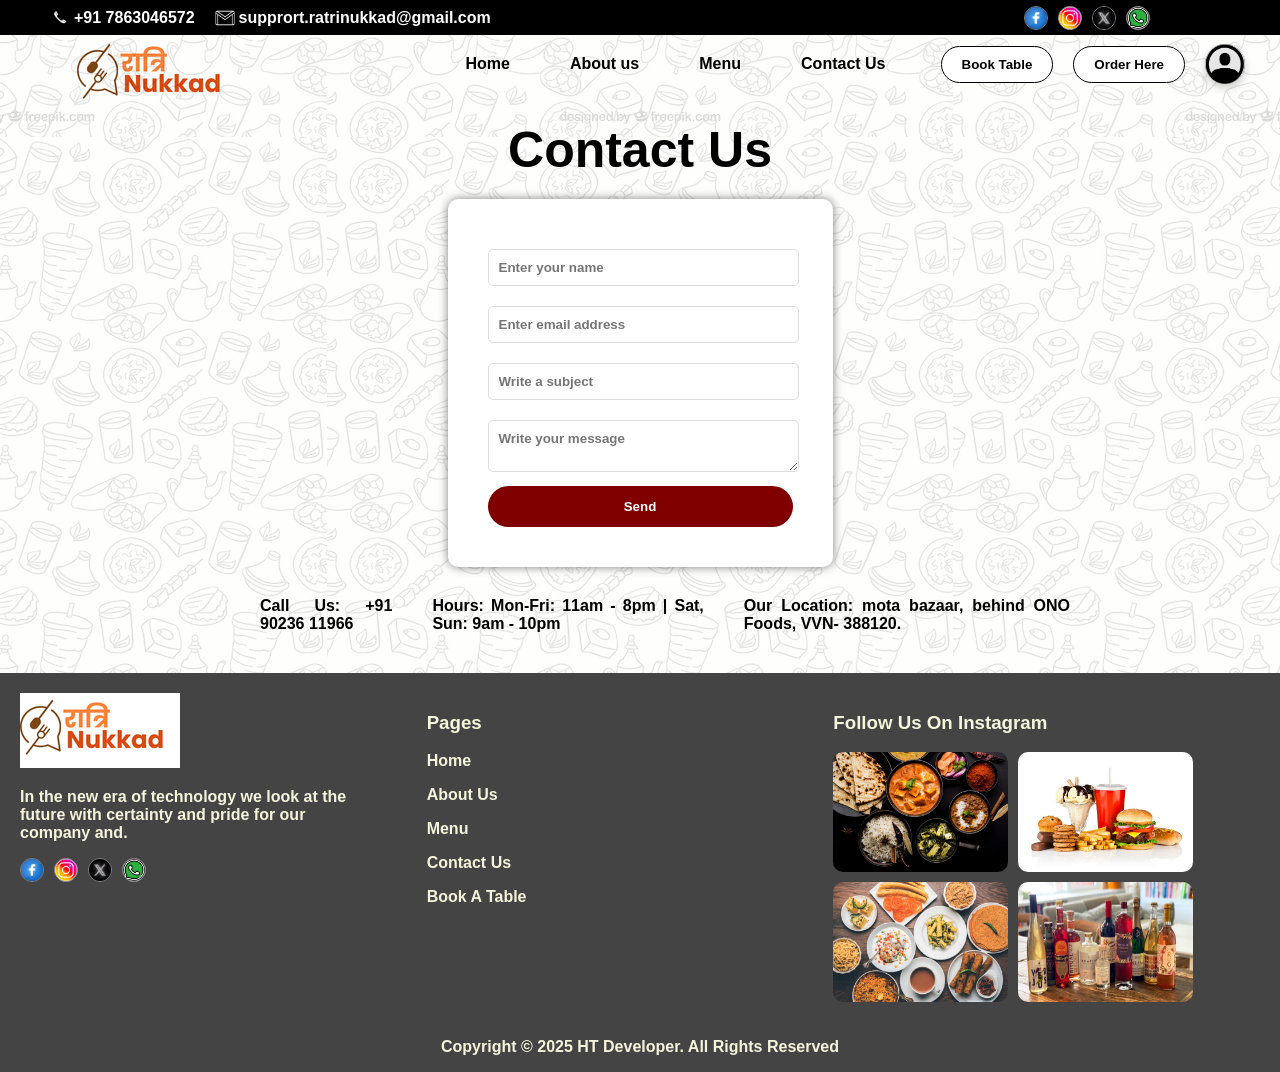
==== index.html @ 5c56e39a "Initial import: project files, moved images into images/ and updated paths" ====
<!DOCTYPE html>
<html lang="en">
<head>
    <meta charset="UTF-8">
    <meta name="viewport" content="width=device-width, initial-scale=1.0">
    <title>cONTACT uS</title>
    <link rel="stylesheet" href="INDEX.css">
</head>
<body>
    <nav>
        <div class="div1">
            <div class="info">
                <span><img class="phone" src="images/phone.jpg"> +91 7863046572</span>
                <span><img class="mail" src="images/mail.png"> supprort.ratrinukkad@gmail.com</span>
            </div>
            <div class="social">
                <img class="media" src="images/facebook.jpeg">
                <img class="media" src="images/instagram.jpeg">
                <img class="media" src="images/twitter.jpg">
                <img class="media" src="images/whatsapp.png">
            </div>
        </div>

        <div class="div2">
            <div>
                <img class="nav-logo" src="images/LOGO.png" alt="logo">
            </div>
            <ul class="option">
                <li><a href="Homepage.html">Home</a></li>
                <li><a href="about us.html">About us</a></li>
                <li><a href="menu.html">Menu</a></li>
                <li><a href="index.html">Contact Us</a></li>
            </ul>
            <div class="but">
                <button id="btn1">
                    <a href="bat.html" style="color: black; text-decoration: none;">Book Table</a>
                </button>
                <button id="btn2">
                    <a href="menu.html" style="color: black; text-decoration: none;">Order Here</a>
                </button>
                <button id="btn3">
                    <a href="login.html" class="login-button">
                        <img id="login-icon" src="images/login icon.png" alt="user" height="40" width="42">
                    </a>
                </button>
            </div>
        </div>
    </nav>

    <section class="contact">
        <h1 style="font-size: 50px;">Contact Us</h1>
        <div class="form-container">
            <form>
                <input type="text" placeholder="Enter your name" required>
                <input type="email" placeholder="Enter email address" required>
                <input type="text" placeholder="Write a subject" required>
                <textarea placeholder="Write your message" required></textarea>
                <button type="submit">Send</button>
            </form>
        </div>
        <div class="info">
            <p><strong>Call Us:</strong> +91 90236 11966</p>
            <p><strong>Hours:</strong> Mon-Fri: 11am - 8pm | Sat, Sun: 9am - 10pm</p>
            <p><strong>Our Location:</strong> mota bazaar, behind ONO Foods, VVN- 388120.</p>
        </div>
    </section>

    <footer>
        <div class="footer-logo">
            <img src="images/LOGO.png" alt="Nukkad Logo">
            <p id="bottom" style="color: beige;">In the new era of technology we look at the future with certainty and pride for our company and.</p>
            <div class="social">
                
                <img class="media" src="images/facebook.jpeg">
                <img class="media" src="images/instagram.jpeg">
                <img class="media" src="images/twitter.jpg">
                <img class="media" src="images/whatsapp.png">
        </div>
        </div>

        <div class="pages">
            <h3 style="color: beige; text-decoration: none;">Pages</h3>
            <ul class="pages-ava">
                <li><a href="Homepage.html" style="color: beige; text-decoration: none;">Home</a></li>
                <li><a href="about us.html" style="color: beige; text-decoration: none;">About Us</a></li>
                <li><a href="menu.html" style="color: beige; text-decoration: none;">Menu</a></li>
                <li><a href="index.html" style="color: beige; text-decoration: none;">Contact Us</a></li>
                <li><a href="bat.html" style="color: beige; text-decoration: none;">Book A Table</a></li>
            </ul>
        </div>

        <div class="instagram">
            <h3 style="color: beige; text-decoration: none;">Follow Us On Instagram</h3>
            <div class="instagram-images">
                <img src="images/punjabi-image1.avif" alt="Punjabi dish">
                <img src="images/snack-image2.jpg" alt="Fast Food">
                <img src="images/breakfast-image3.jpg" alt="gujarati breakfast">
                <img src="images/drinks-image4.jpg" alt="drinks">
            </div>
        </div>
    </footer>
    <div class="footer-bottom">
        <p style="color: beige; text-decoration: none;">Copyright &copy; 2025 HT Developer. All Rights Reserved</p>
    </div>
</body>
</html>
---- INDEX.css ----
/* General Styles */
* {
    font-family: "Ubuntu", sans-serif;
    font-weight: bold;
}

body {
    margin: 0px;
    padding: 0;
    text-align: center;
}
body {
    background-image: url('images/bg-1-webpages.avif'); 
    background-size:auto; 
    background-position: center;
    background-repeat:repeat;
    position: relative;
    background-blend-mode: overlay;
    background-color: rgba(255, 255, 255, 0.85); 
    background-attachment: fixed;
}

/* Navigation Bar */
nav {
    display: flex;
    flex-direction: column;
    gap: 2px;
    width: 100%;
}

.div1 {
    display: flex;
    align-items: center;
    justify-content: space-between;
    width: 100%;
    height: 35px;
    background-color: rgb(0, 0, 0);
}

.info {
    display: flex;
    gap: 20px;
    padding-left: 50px;
}

span {
    color: white;
    display: flex;
    align-items: center;
    gap: 4px;
}

.phone, .mail {
    height: 20px;
}

.social {
    display: flex;
    gap: 10px;
    padding-right: 130px;
}

.media {
    background-color: rgb(255, 255, 255);
    width: 22px;
    height: 22px;
    object-fit: cover;
    border: 1px solid gray;
    border-radius: 50px;
    transition: transform 0.4s ease, box-shadow 0.7s ease;
}

.media:hover {
    transform: scale(1.2);
    box-shadow: 0 8px 8px rgba(0,0,0,0);
}

/* Main Navigation */
.div2 {
    position: relative;
    display: flex;
    justify-content: end;
    gap: 20px;
    padding-right: 35px;
    object-fit: contain;
}

.nav-logo {
    position: absolute;
    left: 6%;
    top: 0%;
    mix-blend-mode: multiply;
}

.option {
    display: flex;
    gap: 30px;
    padding-right: 20px;
}

li {
    list-style-type: none;
    border-radius: 10px;
    padding: 2px 15px;
    cursor: auto;
}

li:hover {
    background-color: rgba(128, 128, 128, 0.17);
}

a {
    text-decoration: none;
    color: black;
}

.but {
    display: flex;
    align-items: center;
    gap: 20px;
}

#btn1, #btn2 {
    padding: 10px 20px;
    font-family: "Ubuntu", sans-serif;
    border-radius: 24px;
    border: 1px solid black;
    background-color: white;
    font-weight: bold;
}

#btn3{   
    border: 1px solid black;
    padding: 11px 19px;
    object-fit: cover;
    width: 40px;  
    height: 40px;
    border-radius:50%;
    display: flex;
    justify-content: center;
    align-items: center;
    box-shadow: 0 4px 8px rgba(0, 0, 0, 0.2); 
    transition: transform 0.2s ease-in-out;
}

#login-icon{
    border-radius: 50%;
    height: 40px;
    width: 40px;
}
.login-button{
    display: flex;
    align-items: center;
}

#btn3:hover {
    transform: scale(1.2);
    box-shadow: 0 8px 8px rgba(0,0,0,0);
    transition: transform 0.4s ease, box-shadow 0.7s ease;
}
#btn1:hover, #btn2:hover {
    background-color: rgba(214, 120, 26, 0.399);
    cursor: pointer;
}

/* Contact Section */
.contact {
    padding: 30px 200px;
}

.form-container {
    background: #fff;
    padding: 40px;
    max-width: 305px;
    max-height: 80%;
    margin: 0px auto;
    box-shadow: 0px 0px 10px rgba(0, 0, 0, 0.5);
    border-radius: 10px;
}

.contact h1{
    margin: 0px;
    padding-bottom: 20px;
}

.contact p{
    margin: 10px;
}

form input, form textarea {
    width: 95%;
    margin: 10px 0;
    padding: 10px;
    border: 1px solid #ddd;
    border-radius: 5px;
    align-items: center;
}

form button {
    background: #800000;
    color: white;
    padding: 13px;
    border: none;
    cursor: pointer;
    width: 100%;
    border-radius: 30px;
    
}

.contact .info p{
padding-top: 20px;
text-align: justify;
align-items: center;


}

/*FOOTER SECTION*/
footer {
    display: flex;
    justify-content: space-between;
    padding: 20px;
    background-color: #444;
    width: 97.65%;
}

.footer-logo {
    flex:0.5;
    position: relative;
    text-align: left;
}

.footer .logo img {
    max-width: 100px;
}

.footer-logo #bottom{
    padding-right: 50px;
}

.pages {
    flex: 0.5;
    text-align: left;
    padding-right:-10px 50px 0px   ;
}

.instagram{
    flex: 0.5;
    text-align: left;
    padding-right: 30px;
}

.footer h3 {
    text-decoration: underline;
}

.footer ul {
    list-style-type: none;
    padding: 10px; 
}

.footer ul li {
    margin-bottom: 5px; 
}


.footer ul li a {
    color: white;
    text-decoration: none;
    text-align: center;
}

.footer ul {
    padding: 0;
    margin: 0; 
}

.footer ul li {
    margin: 0; 
    padding: px 0; 
    line-height: 1.5; 
}


.footer ul li a:hover {
    color: #f39c12; 
}

.instagram-images {
    display: flex;
    gap: 200px;
    display: flex;
    flex-wrap: wrap;
    gap: 10px; 
    max-width: 1500px;
}

.instagram-images img {
    width: 200px;
    height: 120px;
    width: 175px;
    border-radius: 10px;
}

.footer-bottom {
    background-color: #444;
    width: 100%;
    text-align: center; 
    background-color: #444;
    display: flex;
    justify-content: center; 
    align-items: center; 
}

.footer-bottom p {
    color: white;
    text-decoration: none;
   text-align: center;
}

.footer-bottom a:hover {
    color: #f39c12;
}

.pages-ava{
    padding: 0px;
    list-style-type: none;
    margin: 0;
}
.pages-ava li{
    padding: 0px;
    margin-bottom: 16px;
}
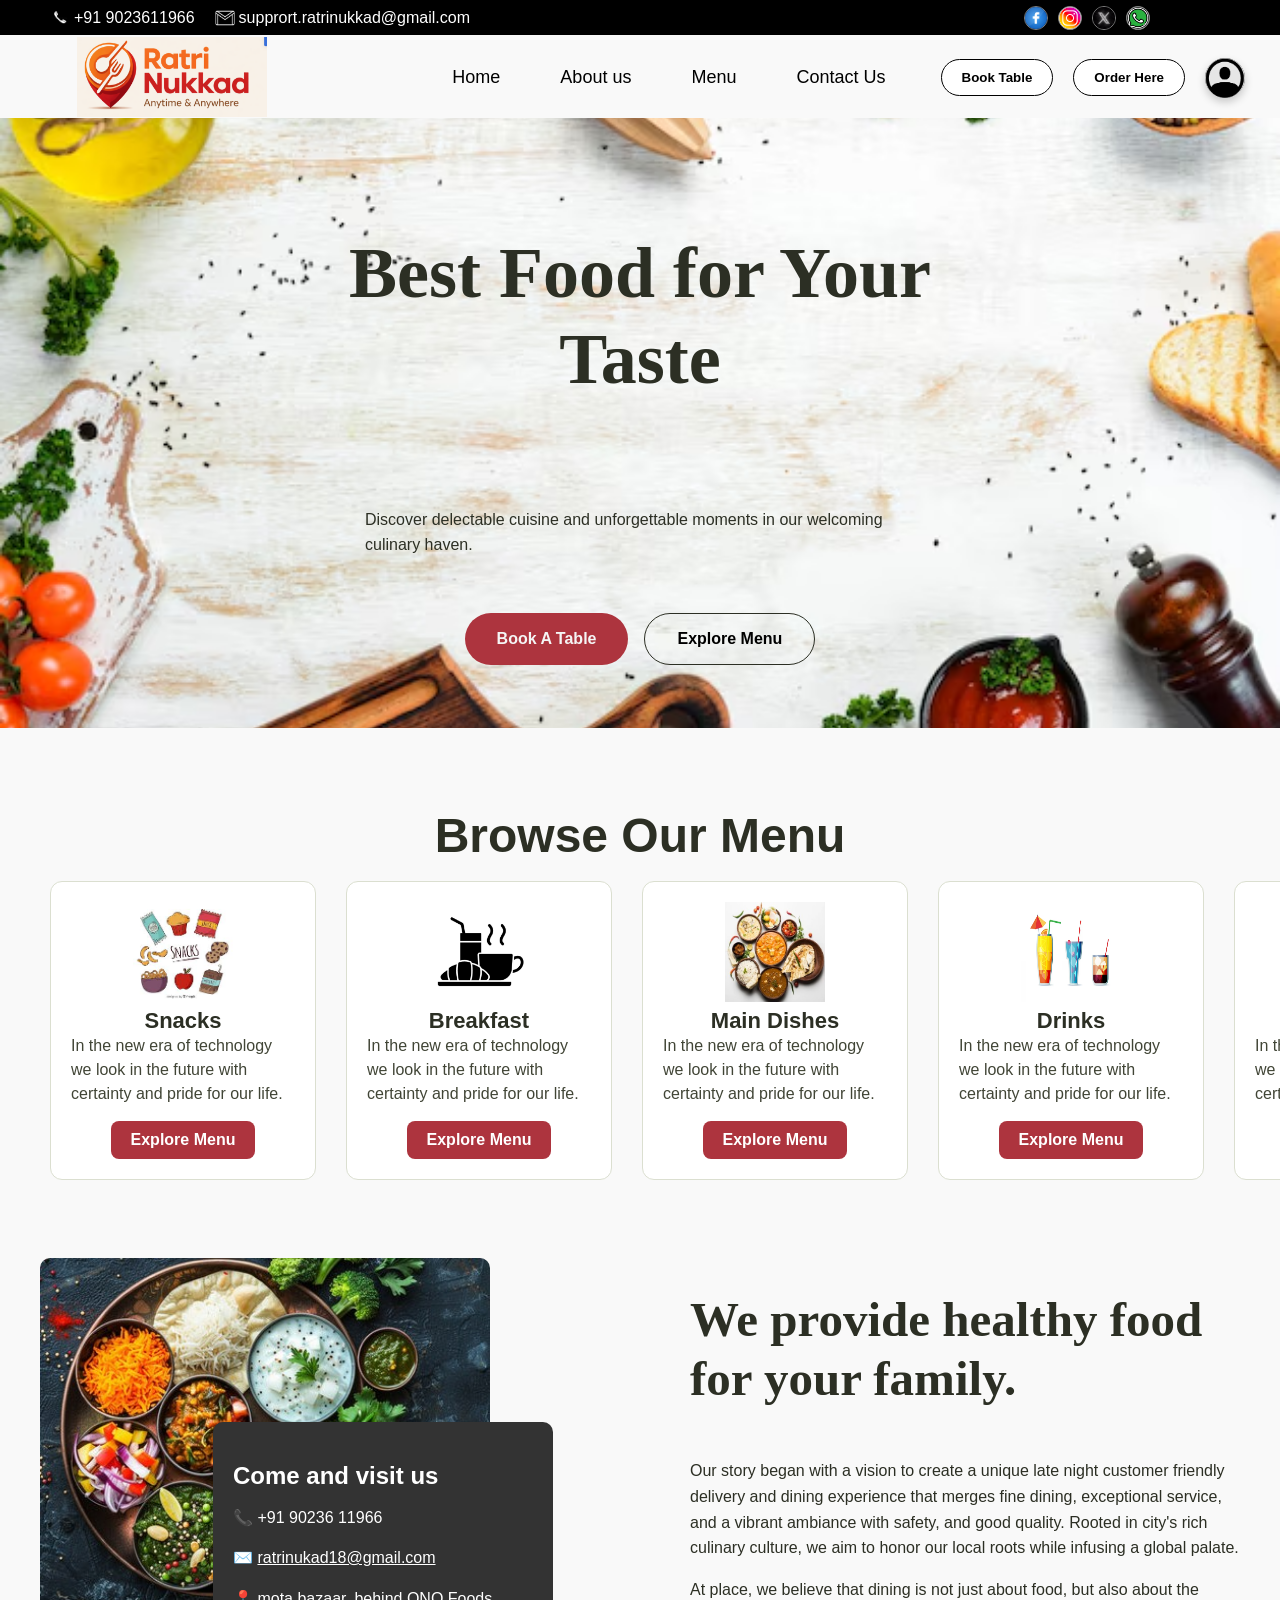
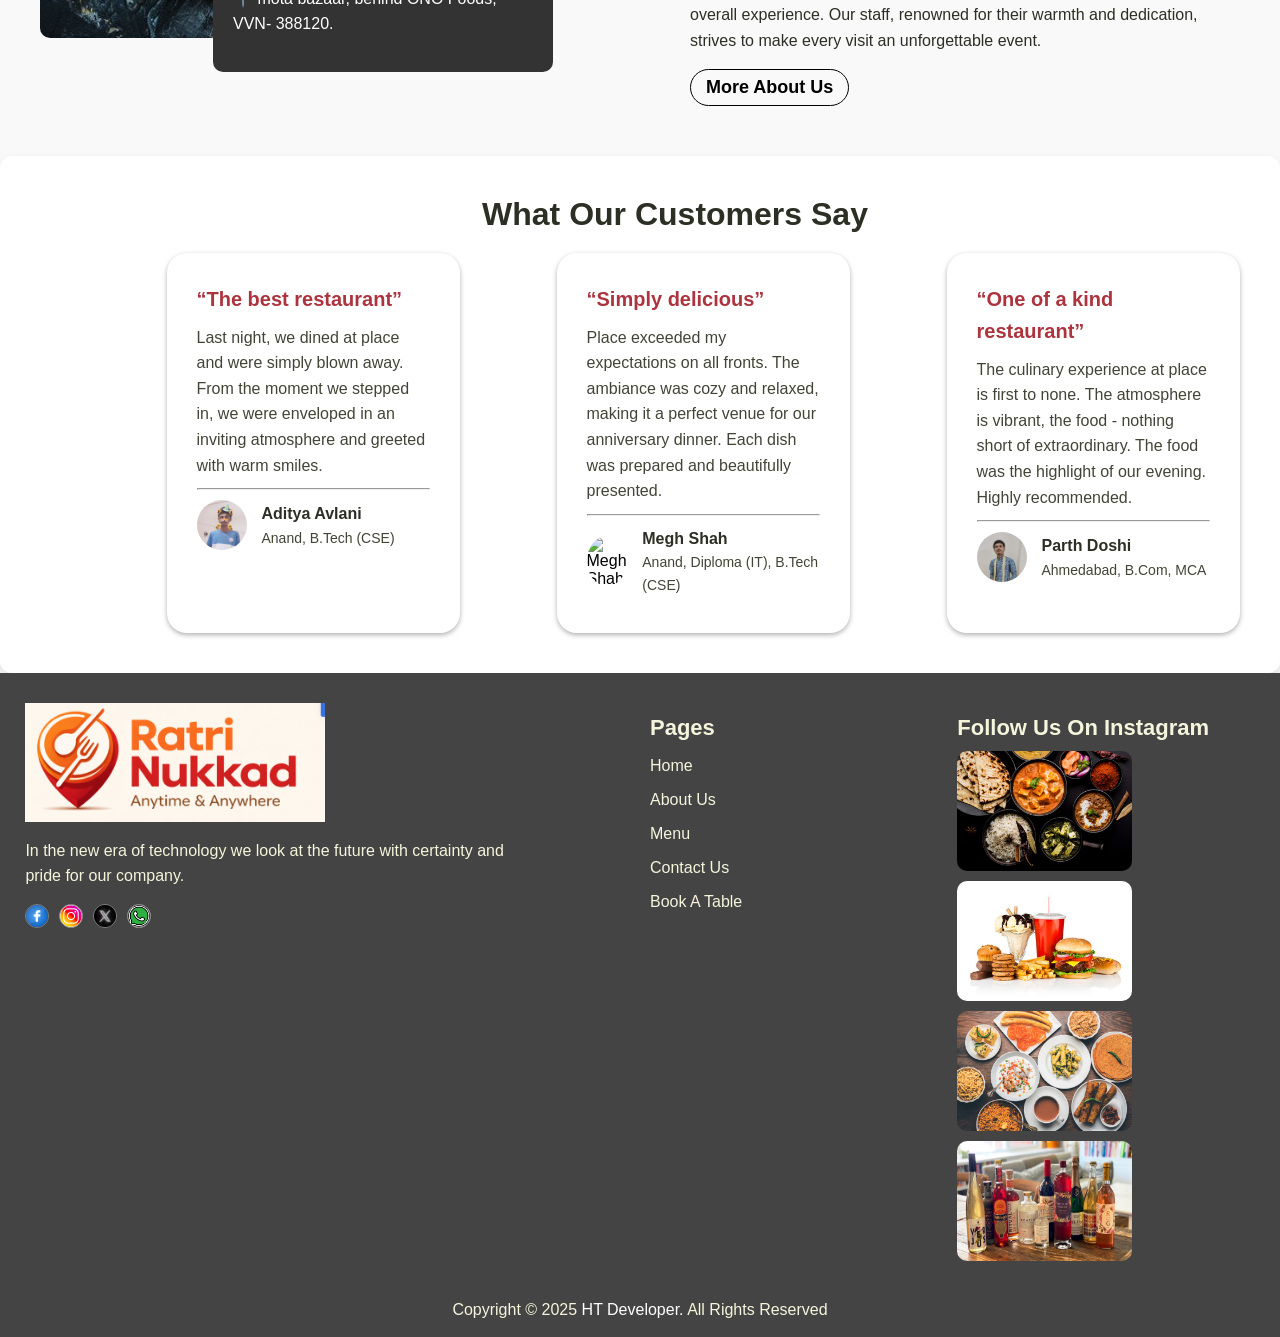
==== commit 6e72b36b: "updates" ====
--- a/index.html
+++ b/index.html
@@ -1,3 +1,19 @@
+<!DOCTYPE html>
+<html lang="en">
+  <head>
+    <meta charset="utf-8">
+    <meta name="viewport" content="width=device-width, initial-scale=1">
+    <title>Redirecting to Homepage</title>
+    <meta http-equiv="refresh" content="0; url=Homepage.html">
+    <link rel="canonical" href="Homepage.html">
+        <style>body{font-family:Arial,Helvetica,sans-serif;display:flex;align-items:center;justify-content:center;height:100vh;margin:0}</style>
+        <link rel="icon" href="images/favicon.png" type="image/png">
+    </head>
+  <body>
+    <p>Redirecting to <a href="Homepage.html">Homepage</a>…</p>
+    <script>location.replace('Homepage.html');</script>
+  </body>
+</html>
 <!DOCTYPE html>
 <html lang="en">
 <head>
@@ -5,6 +21,7 @@
     <meta name="viewport" content="width=device-width, initial-scale=1.0">
     <title>cONTACT uS</title>
     <link rel="stylesheet" href="INDEX.css">
+    <link rel="icon" href="images/favicon.png" type="image/png">
 </head>
 <body>
     <nav>
@@ -100,7 +117,7 @@
         </div>
     </footer>
     <div class="footer-bottom">
-        <p style="color: beige; text-decoration: none;">Copyright &copy; 2025 HT Developer. All Rights Reserved</p>
+        <p style="color: beige; text-decoration: none;">Copyright &copy; 2025<a href="ratri-nukkad.vercel.app/Homepage.html" style="text-decoration: none; color: #ffffff;"> HT Developer.</a> All Rights Reserved</p>
     </div>
 </body>
 </html>
--- a/INDEX.css
+++ b/INDEX.css
@@ -114,10 +114,11 @@
     color: black;
 }
 
-.but {
-    display: flex;
-    align-items: center;
-    gap: 20px;
+.but{
+    display: flex;
+    align-items: center;
+    gap: 20px;  
+    font-size: 18px;
 }
 
 #btn1, #btn2 {
@@ -230,8 +231,11 @@
     text-align: left;
 }
 
+.footer-logo img,
 .footer .logo img {
-    max-width: 100px;
+    max-width: 300px;
+    height: auto;
+    display: block;
 }
 
 .footer-logo #bottom{
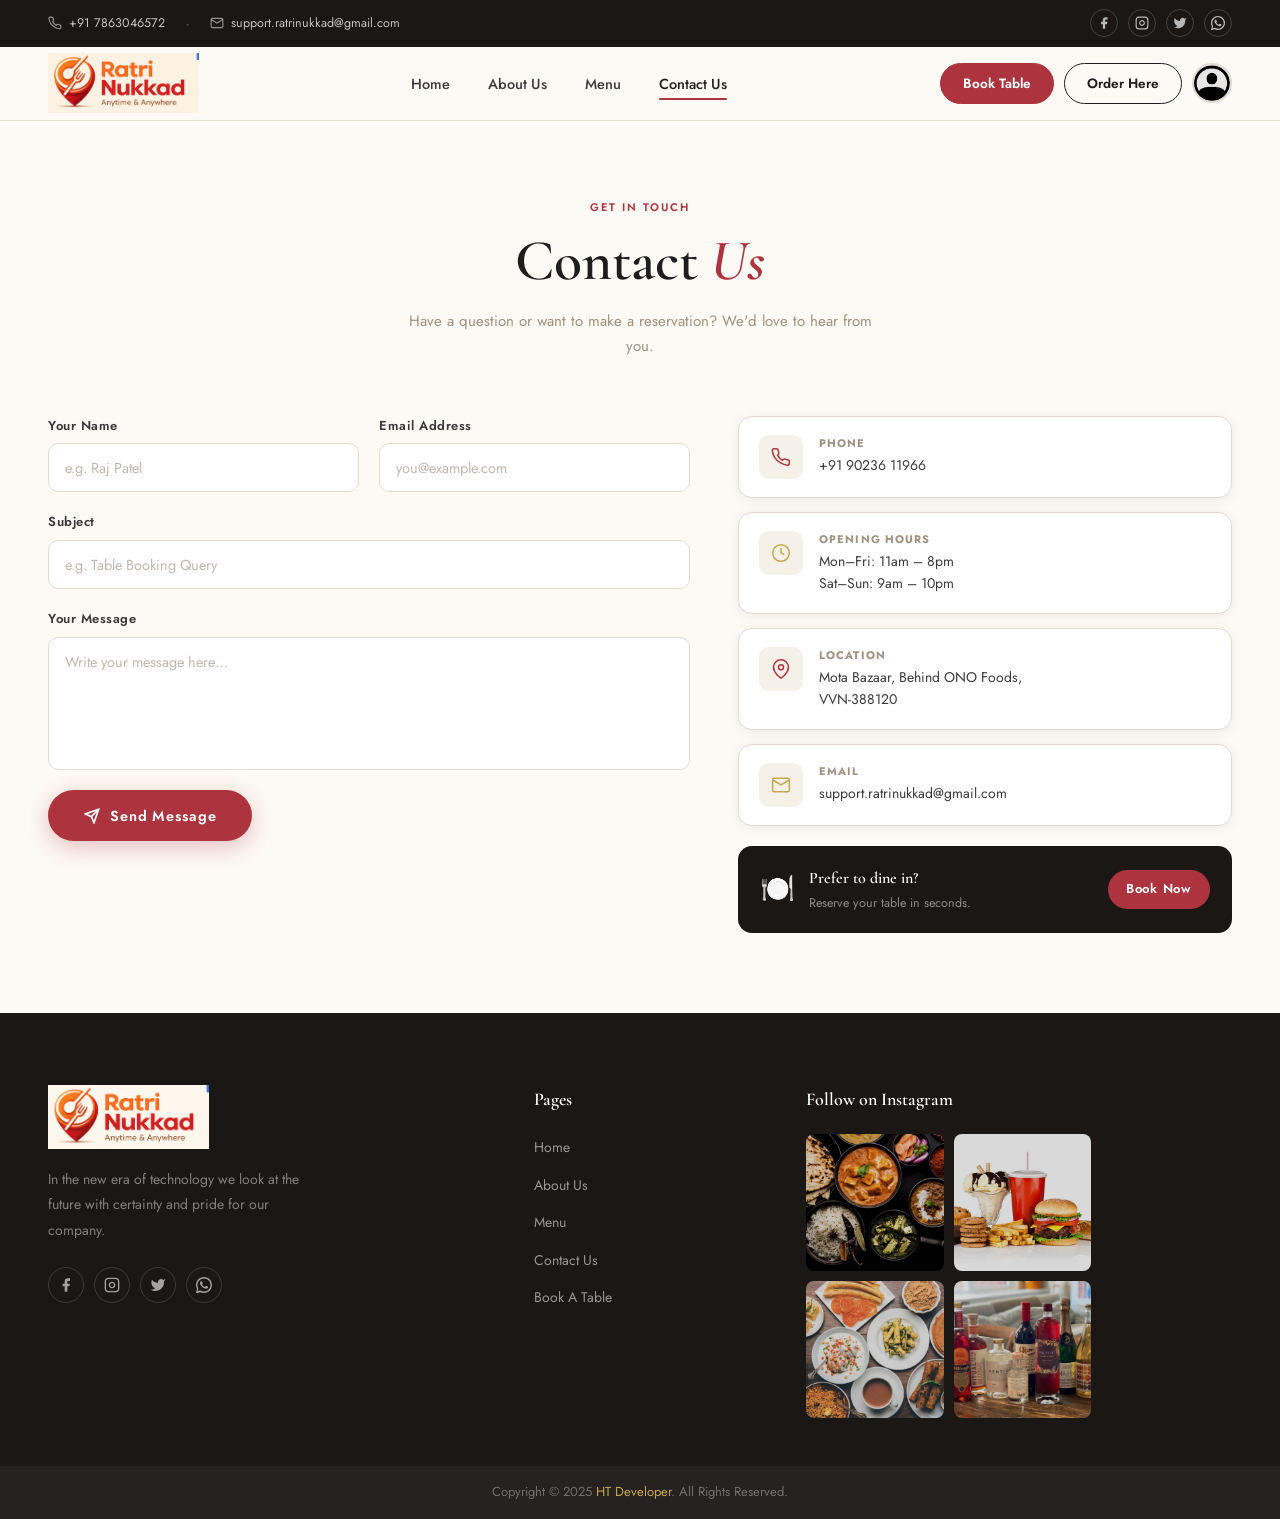
==== commit 843b729c: "updates" ====
--- a/index.html
+++ b/index.html
@@ -1,123 +1,219 @@
-<!DOCTYPE html>
-<html lang="en">
-  <head>
-    <meta charset="utf-8">
-    <meta name="viewport" content="width=device-width, initial-scale=1">
-    <title>Redirecting to Homepage</title>
-    <meta http-equiv="refresh" content="0; url=Homepage.html">
-    <link rel="canonical" href="Homepage.html">
-        <style>body{font-family:Arial,Helvetica,sans-serif;display:flex;align-items:center;justify-content:center;height:100vh;margin:0}</style>
-        <link rel="icon" href="images/favicon.png" type="image/png">
-    </head>
-  <body>
-    <p>Redirecting to <a href="Homepage.html">Homepage</a>…</p>
-    <script>location.replace('Homepage.html');</script>
-  </body>
-</html>
 <!DOCTYPE html>
 <html lang="en">
 <head>
     <meta charset="UTF-8">
     <meta name="viewport" content="width=device-width, initial-scale=1.0">
-    <title>cONTACT uS</title>
+    <title>Contact Us — Ratri Nukkad</title>
     <link rel="stylesheet" href="INDEX.css">
     <link rel="icon" href="images/favicon.png" type="image/png">
+    <link rel="preconnect" href="https://fonts.googleapis.com">
+    <link rel="preconnect" href="https://fonts.gstatic.com" crossorigin>
+    <link href="https://fonts.googleapis.com/css2?family=Cormorant+Garamond:ital,wght@0,400;0,600;1,400&family=Jost:wght@300;400;500;600&display=swap" rel="stylesheet">
 </head>
 <body>
-    <nav>
-        <div class="div1">
-            <div class="info">
-                <span><img class="phone" src="images/phone.jpg"> +91 7863046572</span>
-                <span><img class="mail" src="images/mail.png"> supprort.ratrinukkad@gmail.com</span>
-            </div>
-            <div class="social">
-                <img class="media" src="images/facebook.jpeg">
-                <img class="media" src="images/instagram.jpeg">
-                <img class="media" src="images/twitter.jpg">
-                <img class="media" src="images/whatsapp.png">
-            </div>
-        </div>
-
-        <div class="div2">
-            <div>
-                <img class="nav-logo" src="images/LOGO.png" alt="logo">
-            </div>
-            <ul class="option">
+
+    <!-- ══ TOP BAR ══ -->
+    <div class="topbar">
+        <div class="topbar__info">
+            <span class="topbar__item">
+                <svg width="14" height="14" viewBox="0 0 24 24" fill="none" stroke="currentColor" stroke-width="2"><path d="M22 16.92v3a2 2 0 0 1-2.18 2 19.79 19.79 0 0 1-8.63-3.07A19.5 19.5 0 0 1 4.69 13a19.79 19.79 0 0 1-3.07-8.67A2 2 0 0 1 3.6 2h3a2 2 0 0 1 2 1.72c.127.96.361 1.903.7 2.81a2 2 0 0 1-.45 2.11L7.91 9.91a16 16 0 0 0 6 6l.91-.91a2 2 0 0 1 2.11-.45c.907.339 1.85.573 2.81.7A2 2 0 0 1 22 17z"/></svg>
+                +91 7863046572
+            </span>
+            <span class="topbar__divider">·</span>
+            <span class="topbar__item">
+                <svg width="14" height="14" viewBox="0 0 24 24" fill="none" stroke="currentColor" stroke-width="2"><path d="M4 4h16c1.1 0 2 .9 2 2v12c0 1.1-.9 2-2 2H4c-1.1 0-2-.9-2-2V6c0-1.1.9-2 2-2z"/><polyline points="22,6 12,12 2,6"/></svg>
+                support.ratrinukkad@gmail.com
+            </span>
+        </div>
+        <div class="topbar__social">
+            <a href="#" class="topbar__social-link" aria-label="Facebook">
+                <svg width="14" height="14" viewBox="0 0 24 24" fill="currentColor"><path d="M18 2h-3a5 5 0 0 0-5 5v3H7v4h3v8h4v-8h3l1-4h-4V7a1 1 0 0 1 1-1h3z"/></svg>
+            </a>
+            <a href="#" class="topbar__social-link" aria-label="Instagram">
+                <svg width="14" height="14" viewBox="0 0 24 24" fill="none" stroke="currentColor" stroke-width="2"><rect x="2" y="2" width="20" height="20" rx="5" ry="5"/><path d="M16 11.37A4 4 0 1 1 12.63 8 4 4 0 0 1 16 11.37z"/><line x1="17.5" y1="6.5" x2="17.51" y2="6.5"/></svg>
+            </a>
+            <a href="#" class="topbar__social-link" aria-label="Twitter">
+                <svg width="14" height="14" viewBox="0 0 24 24" fill="currentColor"><path d="M23 3a10.9 10.9 0 0 1-3.14 1.53 4.48 4.48 0 0 0-7.86 3v1A10.66 10.66 0 0 1 3 4s-4 9 5 13a11.64 11.64 0 0 1-7 2c9 5 20 0 20-11.5a4.5 4.5 0 0 0-.08-.83A7.72 7.72 0 0 0 23 3z"/></svg>
+            </a>
+            <a href="#" class="topbar__social-link" aria-label="WhatsApp">
+                <svg width="14" height="14" viewBox="0 0 24 24" fill="currentColor"><path d="M17.472 14.382c-.297-.149-1.758-.867-2.03-.967-.273-.099-.471-.148-.67.15-.197.297-.767.966-.94 1.164-.173.199-.347.223-.644.075-.297-.15-1.255-.463-2.39-1.475-.883-.788-1.48-1.761-1.653-2.059-.173-.297-.018-.458.13-.606.134-.133.298-.347.446-.52.149-.174.198-.298.298-.497.099-.198.05-.371-.025-.52-.075-.149-.669-1.612-.916-2.207-.242-.579-.487-.5-.669-.51-.173-.008-.371-.01-.57-.01-.198 0-.52.074-.792.372-.272.297-1.04 1.016-1.04 2.479 0 1.462 1.065 2.875 1.213 3.074.149.198 2.096 3.2 5.077 4.487.709.306 1.262.489 1.694.625.712.227 1.36.195 1.871.118.571-.085 1.758-.719 2.006-1.413.248-.694.248-1.289.173-1.413-.074-.124-.272-.198-.57-.347z"/><path d="M12 0C5.373 0 0 5.373 0 12c0 2.127.558 4.126 1.533 5.856L.057 23.25a.75.75 0 0 0 .916.99l5.56-1.453A11.93 11.93 0 0 0 12 24c6.627 0 12-5.373 12-12S18.627 0 12 0zm0 21.75c-1.9 0-3.686-.51-5.22-1.398l-.374-.22-3.882 1.016 1.037-3.788-.24-.388A9.713 9.713 0 0 1 2.25 12C2.25 6.615 6.615 2.25 12 2.25S21.75 6.615 21.75 12 17.385 21.75 12 21.75z"/></svg>
+            </a>
+        </div>
+    </div>
+
+    <!-- ══ NAVBAR ══ -->
+    <nav class="navbar">
+        <a href="Homepage.html" class="navbar__logo">
+            <img src="images/LOGO.png" alt="Ratri Nukkad">
+        </a>
+        <ul class="navbar__links">
+            <li><a href="Homepage.html" class="navbar__link">Home</a></li>
+            <li><a href="about us.html" class="navbar__link">About Us</a></li>
+            <li><a href="menu.html" class="navbar__link">Menu</a></li>
+            <li><a href="index.html" class="navbar__link navbar__link--active">Contact Us</a></li>
+        </ul>
+        <div class="navbar__actions">
+            <a href="bat.html" class="navbar__btn navbar__btn--filled">Book Table</a>
+            <a href="menu.html" class="navbar__btn navbar__btn--outline">Order Here</a>
+            <a href="login.html" class="navbar__avatar" aria-label="Login">
+                <img src="images/login icon.png" alt="Login">
+            </a>
+        </div>
+    </nav>
+
+    <!-- ══ CONTACT SECTION ══ -->
+    <section class="contact">
+
+        <div class="contact__header">
+            <span class="section-tag">Get In Touch</span>
+            <h1 class="contact__title">Contact <em>Us</em></h1>
+            <p class="contact__sub">Have a question or want to make a reservation? We'd love to hear from you.</p>
+        </div>
+
+        <div class="contact__body">
+
+            <!-- Form -->
+            <div class="contact__form-wrap">
+                <form class="contact__form" id="contactForm" novalidate>
+
+                    <div class="form-row">
+                        <div class="form-group">
+                            <label for="name">Your Name</label>
+                            <input type="text" id="name" name="name" placeholder="e.g. Raj Patel" required>
+                        </div>
+                        <div class="form-group">
+                            <label for="email">Email Address</label>
+                            <input type="email" id="email" name="email" placeholder="you@example.com" required>
+                        </div>
+                    </div>
+
+                    <div class="form-group">
+                        <label for="subject">Subject</label>
+                        <input type="text" id="subject" name="subject" placeholder="e.g. Table Booking Query" required>
+                    </div>
+
+                    <div class="form-group">
+                        <label for="message">Your Message</label>
+                        <textarea id="message" name="message" rows="5" placeholder="Write your message here…" required></textarea>
+                    </div>
+
+                    <button type="submit" class="form-submit">
+                        <svg width="16" height="16" viewBox="0 0 24 24" fill="none" stroke="currentColor" stroke-width="2.5"><line x1="22" y1="2" x2="11" y2="13"/><polygon points="22 2 15 22 11 13 2 9 22 2"/></svg>
+                        Send Message
+                    </button>
+
+                </form>
+            </div>
+
+            <!-- Info Panel -->
+            <div class="contact__info-panel">
+
+                <div class="info-card">
+                    <div class="info-card__icon">
+                        <svg width="20" height="20" viewBox="0 0 24 24" fill="none" stroke="currentColor" stroke-width="1.8"><path d="M22 16.92v3a2 2 0 0 1-2.18 2 19.79 19.79 0 0 1-8.63-3.07A19.5 19.5 0 0 1 4.69 13a19.79 19.79 0 0 1-3.07-8.67A2 2 0 0 1 3.6 2h3a2 2 0 0 1 2 1.72c.127.96.361 1.903.7 2.81a2 2 0 0 1-.45 2.11L7.91 9.91a16 16 0 0 0 6 6l.91-.91a2 2 0 0 1 2.11-.45c.907.339 1.85.573 2.81.7A2 2 0 0 1 22 17z"/></svg>
+                    </div>
+                    <div>
+                        <p class="info-card__label">Phone</p>
+                        <a href="tel:+919023611966" class="info-card__value">+91 90236 11966</a>
+                    </div>
+                </div>
+
+                <div class="info-card">
+                    <div class="info-card__icon info-card__icon--gold">
+                        <svg width="20" height="20" viewBox="0 0 24 24" fill="none" stroke="currentColor" stroke-width="1.8"><circle cx="12" cy="12" r="10"/><polyline points="12 6 12 12 16 14"/></svg>
+                    </div>
+                    <div>
+                        <p class="info-card__label">Opening Hours</p>
+                        <p class="info-card__value">Mon–Fri: 11am – 8pm</p>
+                        <p class="info-card__value">Sat–Sun: 9am – 10pm</p>
+                    </div>
+                </div>
+
+                <div class="info-card">
+                    <div class="info-card__icon">
+                        <svg width="20" height="20" viewBox="0 0 24 24" fill="none" stroke="currentColor" stroke-width="1.8"><path d="M21 10c0 7-9 13-9 13s-9-6-9-13a9 9 0 0 1 18 0z"/><circle cx="12" cy="10" r="3"/></svg>
+                    </div>
+                    <div>
+                        <p class="info-card__label">Location</p>
+                        <p class="info-card__value">Mota Bazaar, Behind ONO Foods,<br>VVN-388120</p>
+                    </div>
+                </div>
+
+                <div class="info-card">
+                    <div class="info-card__icon info-card__icon--gold">
+                        <svg width="20" height="20" viewBox="0 0 24 24" fill="none" stroke="currentColor" stroke-width="1.8"><path d="M4 4h16c1.1 0 2 .9 2 2v12c0 1.1-.9 2-2 2H4c-1.1 0-2-.9-2-2V6c0-1.1.9-2 2-2z"/><polyline points="22,6 12,12 2,6"/></svg>
+                    </div>
+                    <div>
+                        <p class="info-card__label">Email</p>
+                        <a href="mailto:support.ratrinukkad@gmail.com" class="info-card__value">support.ratrinukkad@gmail.com</a>
+                    </div>
+                </div>
+
+                <!-- Book table nudge -->
+                <div class="book-nudge">
+                    <span class="book-nudge__emoji">🍽️</span>
+                    <div>
+                        <p class="book-nudge__title">Prefer to dine in?</p>
+                        <p class="book-nudge__sub">Reserve your table in seconds.</p>
+                    </div>
+                    <a href="bat.html" class="book-nudge__btn">Book Now</a>
+                </div>
+
+            </div>
+        </div>
+    </section>
+
+    <!-- ══ TOAST ══ -->
+    <div class="toast" id="toast">
+        <svg width="16" height="16" viewBox="0 0 24 24" fill="none" stroke="currentColor" stroke-width="2.5"><polyline points="20 6 9 17 4 12"/></svg>
+        Message sent! We'll get back to you soon.
+    </div>
+
+    <!-- ══ FOOTER ══ -->
+    <footer class="footer">
+        <div class="footer__brand">
+            <img src="images/LOGO.png" alt="Ratri Nukkad Logo" class="footer__logo">
+            <p class="footer__tagline">In the new era of technology we look at the future with certainty and pride for our company.</p>
+            <div class="footer__social">
+                <a href="#" class="footer__social-link" aria-label="Facebook"><svg width="16" height="16" viewBox="0 0 24 24" fill="currentColor"><path d="M18 2h-3a5 5 0 0 0-5 5v3H7v4h3v8h4v-8h3l1-4h-4V7a1 1 0 0 1 1-1h3z"/></svg></a>
+                <a href="#" class="footer__social-link" aria-label="Instagram"><svg width="16" height="16" viewBox="0 0 24 24" fill="none" stroke="currentColor" stroke-width="2"><rect x="2" y="2" width="20" height="20" rx="5" ry="5"/><path d="M16 11.37A4 4 0 1 1 12.63 8 4 4 0 0 1 16 11.37z"/><line x1="17.5" y1="6.5" x2="17.51" y2="6.5"/></svg></a>
+                <a href="#" class="footer__social-link" aria-label="Twitter"><svg width="16" height="16" viewBox="0 0 24 24" fill="currentColor"><path d="M23 3a10.9 10.9 0 0 1-3.14 1.53 4.48 4.48 0 0 0-7.86 3v1A10.66 10.66 0 0 1 3 4s-4 9 5 13a11.64 11.64 0 0 1-7 2c9 5 20 0 20-11.5a4.5 4.5 0 0 0-.08-.83A7.72 7.72 0 0 0 23 3z"/></svg></a>
+                <a href="#" class="footer__social-link" aria-label="WhatsApp"><svg width="16" height="16" viewBox="0 0 24 24" fill="currentColor"><path d="M17.472 14.382c-.297-.149-1.758-.867-2.03-.967-.273-.099-.471-.148-.67.15-.197.297-.767.966-.94 1.164-.173.199-.347.223-.644.075-.297-.15-1.255-.463-2.39-1.475-.883-.788-1.48-1.761-1.653-2.059-.173-.297-.018-.458.13-.606.134-.133.298-.347.446-.52.149-.174.198-.298.298-.497.099-.198.05-.371-.025-.52-.075-.149-.669-1.612-.916-2.207-.242-.579-.487-.5-.669-.51-.173-.008-.371-.01-.57-.01-.198 0-.52.074-.792.372-.272.297-1.04 1.016-1.04 2.479 0 1.462 1.065 2.875 1.213 3.074.149.198 2.096 3.2 5.077 4.487.709.306 1.262.489 1.694.625.712.227 1.36.195 1.871.118.571-.085 1.758-.719 2.006-1.413.248-.694.248-1.289.173-1.413-.074-.124-.272-.198-.57-.347z"/><path d="M12 0C5.373 0 0 5.373 0 12c0 2.127.558 4.126 1.533 5.856L.057 23.25a.75.75 0 0 0 .916.99l5.56-1.453A11.93 11.93 0 0 0 12 24c6.627 0 12-5.373 12-12S18.627 0 12 0zm0 21.75c-1.9 0-3.686-.51-5.22-1.398l-.374-.22-3.882 1.016 1.037-3.788-.24-.388A9.713 9.713 0 0 1 2.25 12C2.25 6.615 6.615 2.25 12 2.25S21.75 6.615 21.75 12 17.385 21.75 12 21.75z"/></svg></a>
+            </div>
+        </div>
+        <div class="footer__pages">
+            <h4 class="footer__heading">Pages</h4>
+            <ul class="footer__list">
                 <li><a href="Homepage.html">Home</a></li>
-                <li><a href="about us.html">About us</a></li>
+                <li><a href="about us.html">About Us</a></li>
                 <li><a href="menu.html">Menu</a></li>
                 <li><a href="index.html">Contact Us</a></li>
+                <li><a href="bat.html">Book A Table</a></li>
             </ul>
-            <div class="but">
-                <button id="btn1">
-                    <a href="bat.html" style="color: black; text-decoration: none;">Book Table</a>
-                </button>
-                <button id="btn2">
-                    <a href="menu.html" style="color: black; text-decoration: none;">Order Here</a>
-                </button>
-                <button id="btn3">
-                    <a href="login.html" class="login-button">
-                        <img id="login-icon" src="images/login icon.png" alt="user" height="40" width="42">
-                    </a>
-                </button>
-            </div>
-        </div>
-    </nav>
-
-    <section class="contact">
-        <h1 style="font-size: 50px;">Contact Us</h1>
-        <div class="form-container">
-            <form>
-                <input type="text" placeholder="Enter your name" required>
-                <input type="email" placeholder="Enter email address" required>
-                <input type="text" placeholder="Write a subject" required>
-                <textarea placeholder="Write your message" required></textarea>
-                <button type="submit">Send</button>
-            </form>
-        </div>
-        <div class="info">
-            <p><strong>Call Us:</strong> +91 90236 11966</p>
-            <p><strong>Hours:</strong> Mon-Fri: 11am - 8pm | Sat, Sun: 9am - 10pm</p>
-            <p><strong>Our Location:</strong> mota bazaar, behind ONO Foods, VVN- 388120.</p>
-        </div>
-    </section>
-
-    <footer>
-        <div class="footer-logo">
-            <img src="images/LOGO.png" alt="Nukkad Logo">
-            <p id="bottom" style="color: beige;">In the new era of technology we look at the future with certainty and pride for our company and.</p>
-            <div class="social">
-                
-                <img class="media" src="images/facebook.jpeg">
-                <img class="media" src="images/instagram.jpeg">
-                <img class="media" src="images/twitter.jpg">
-                <img class="media" src="images/whatsapp.png">
-        </div>
-        </div>
-
-        <div class="pages">
-            <h3 style="color: beige; text-decoration: none;">Pages</h3>
-            <ul class="pages-ava">
-                <li><a href="Homepage.html" style="color: beige; text-decoration: none;">Home</a></li>
-                <li><a href="about us.html" style="color: beige; text-decoration: none;">About Us</a></li>
-                <li><a href="menu.html" style="color: beige; text-decoration: none;">Menu</a></li>
-                <li><a href="index.html" style="color: beige; text-decoration: none;">Contact Us</a></li>
-                <li><a href="bat.html" style="color: beige; text-decoration: none;">Book A Table</a></li>
-            </ul>
-        </div>
-
-        <div class="instagram">
-            <h3 style="color: beige; text-decoration: none;">Follow Us On Instagram</h3>
-            <div class="instagram-images">
+        </div>
+        <div class="footer__instagram">
+            <h4 class="footer__heading">Follow on Instagram</h4>
+            <div class="footer__insta-grid">
                 <img src="images/punjabi-image1.avif" alt="Punjabi dish">
                 <img src="images/snack-image2.jpg" alt="Fast Food">
-                <img src="images/breakfast-image3.jpg" alt="gujarati breakfast">
-                <img src="images/drinks-image4.jpg" alt="drinks">
+                <img src="images/breakfast-image3.jpg" alt="Gujarati Breakfast">
+                <img src="images/drinks-image4.jpg" alt="Drinks">
             </div>
         </div>
     </footer>
-    <div class="footer-bottom">
-        <p style="color: beige; text-decoration: none;">Copyright &copy; 2025<a href="ratri-nukkad.vercel.app/Homepage.html" style="text-decoration: none; color: #ffffff;"> HT Developer.</a> All Rights Reserved</p>
+    <div class="footer__bottom">
+        <p>Copyright &copy; 2025 <a href="https://het-tejani-portfolio.vercel.app/">HT Developer</a>. All Rights Reserved.</p>
     </div>
+
+    <script>
+        document.getElementById('contactForm').addEventListener('submit', function(e) {
+            e.preventDefault();
+            const toast = document.getElementById('toast');
+            toast.classList.add('toast--show');
+            setTimeout(() => toast.classList.remove('toast--show'), 4000);
+            this.reset();
+        });
+    </script>
+
 </body>
 </html>
--- a/INDEX.css
+++ b/INDEX.css
@@ -1,337 +1,450 @@
-/* General Styles */
-* {
-    font-family: "Ubuntu", sans-serif;
-    font-weight: bold;
-}
+/* ═══════════════════════════════════════════════
+   RATRI NUKKAD — Contact Page (index) Stylesheet
+   Site-wide theme tokens · Own page design
+═══════════════════════════════════════════════ */
+
+*, *::before, *::after { box-sizing: border-box; margin: 0; padding: 0; }
+
+/* ── Design Tokens ───────────────────────────── */
+:root {
+    --crimson:    #ad343e;
+    --crimson-dk: #8a2831;
+    --ink:        #1e1e1e;
+    --ink-soft:   #3a3a3a;
+    --sand:       #f5f0e8;
+    --cream:      #fdfaf5;
+    --warm-gray:  #a09080;
+    --gold:       #c9a84c;
+    --border:     #e2dbd0;
+    --dark-bg:    #1a1714;
+    --dark-mid:   #252220;
+    --ff-display: 'Cormorant Garamond', Georgia, serif;
+    --ff-body:    'Jost', sans-serif;
+    --shadow-sm:  0 2px 12px rgba(0,0,0,.07);
+    --shadow-md:  0 8px 32px rgba(0,0,0,.12);
+    --radius:     14px;
+    --transition: 0.35s cubic-bezier(.25,.46,.45,.94);
+}
+
+html { scroll-behavior: smooth; }
 
 body {
-    margin: 0px;
-    padding: 0;
+    font-family: var(--ff-body);
+    background: var(--cream);
+    color: var(--ink);
+    line-height: 1.6;
+    overflow-x: hidden;
+}
+
+a { color: inherit; text-decoration: none; }
+ul { list-style: none; }
+img { display: block; max-width: 100%; }
+
+.section-tag {
+    display: inline-block;
+    font-size: 11px; font-weight: 600;
+    letter-spacing: .18em; text-transform: uppercase;
+    color: var(--crimson); margin-bottom: 12px;
+}
+
+/* ═══════════════════════════
+   TOP BAR
+═══════════════════════════ */
+.topbar {
+    width: 100%; background: var(--dark-bg);
+    padding: 9px 48px;
+    display: flex; align-items: center;
+    justify-content: space-between; gap: 16px;
+}
+
+.topbar__info { display: flex; align-items: center; gap: 20px; }
+
+.topbar__item {
+    display: flex; align-items: center; gap: 7px;
+    font-size: 12.5px; color: rgba(255,255,255,.75);
+}
+
+.topbar__item svg { opacity: .7; flex-shrink: 0; }
+.topbar__divider { color: rgba(255,255,255,.2); font-size: 18px; }
+.topbar__social { display: flex; align-items: center; gap: 10px; }
+
+.topbar__social-link {
+    width: 28px; height: 28px; border-radius: 50%;
+    border: 1px solid rgba(255,255,255,.18);
+    display: flex; align-items: center; justify-content: center;
+    color: rgba(255,255,255,.7); transition: var(--transition);
+}
+
+.topbar__social-link:hover {
+    background: var(--crimson); border-color: var(--crimson);
+    color: white; transform: translateY(-2px);
+}
+
+/* ═══════════════════════════
+   NAVBAR
+═══════════════════════════ */
+.navbar {
+    position: sticky; top: 0; z-index: 100;
+    width: 100%;
+    background: rgba(253,250,245,.95);
+    backdrop-filter: blur(12px);
+    border-bottom: 1px solid var(--border);
+    display: flex; align-items: center;
+    justify-content: space-between;
+    padding: 0 48px; height: 74px; gap: 32px;
+}
+
+.navbar__logo img { height: 60px; width: auto; mix-blend-mode: multiply; }
+
+.navbar__links {
+    display: flex; align-items: center; gap: 6px;
+    flex: 1; justify-content: center;
+}
+
+.navbar__link {
+    font-size: 14.5px; font-weight: 500; color: var(--ink-soft);
+    padding: 6px 16px; border-radius: 8px;
+    transition: var(--transition); position: relative;
+}
+
+.navbar__link::after {
+    content: ''; position: absolute;
+    bottom: 0; left: 16px; right: 16px;
+    height: 2px; background: var(--crimson); border-radius: 2px;
+    transform: scaleX(0); transform-origin: center;
+    transition: transform var(--transition);
+}
+
+.navbar__link:hover { color: var(--ink); }
+.navbar__link:hover::after,
+.navbar__link--active::after { transform: scaleX(1); }
+.navbar__link--active { color: var(--ink); }
+
+.navbar__actions { display: flex; align-items: center; gap: 10px; flex-shrink: 0; }
+
+.navbar__btn {
+    font-size: 13.5px; font-weight: 600;
+    padding: 9px 22px; border-radius: 50px;
+    transition: var(--transition); white-space: nowrap;
+}
+
+.navbar__btn--outline { border: 1.5px solid var(--ink); color: var(--ink); }
+.navbar__btn--outline:hover { background: var(--ink); color: white; }
+.navbar__btn--filled { background: var(--crimson); color: white; border: 1.5px solid var(--crimson); }
+.navbar__btn--filled:hover { background: var(--crimson-dk); }
+
+.navbar__avatar {
+    width: 40px; height: 40px; border-radius: 50%; overflow: hidden;
+    border: 2px solid var(--border); transition: var(--transition);
+    display: flex; align-items: center; justify-content: center;
+}
+
+.navbar__avatar img { width: 100%; height: 100%; object-fit: cover; }
+.navbar__avatar:hover { border-color: var(--crimson); box-shadow: 0 0 0 3px rgba(173,52,62,.15); }
+
+/* ═══════════════════════════
+   CONTACT SECTION
+═══════════════════════════ */
+.contact {
+    max-width: 1280px;
+    margin: 0 auto;
+    padding: 72px 48px 80px;
+}
+
+/* ── Header ─────────────────────────────────── */
+.contact__header {
     text-align: center;
-}
-body {
-    background-image: url('images/bg-1-webpages.avif'); 
-    background-size:auto; 
-    background-position: center;
-    background-repeat:repeat;
-    position: relative;
-    background-blend-mode: overlay;
-    background-color: rgba(255, 255, 255, 0.85); 
-    background-attachment: fixed;
-}
-
-/* Navigation Bar */
-nav {
+    margin-bottom: 56px;
+}
+
+.contact__title {
+    font-family: var(--ff-display);
+    font-size: clamp(2.4rem, 5vw, 3.6rem);
+    font-weight: 600; color: var(--ink);
+    line-height: 1.15; margin-bottom: 14px;
+}
+
+.contact__title em { font-style: italic; color: var(--crimson); }
+
+.contact__sub {
+    font-size: 15px; color: var(--warm-gray);
+    font-weight: 400; max-width: 480px;
+    margin: 0 auto; line-height: 1.7;
+}
+
+/* ── Body: 2-col grid ───────────────────────── */
+.contact__body {
+    display: grid;
+    grid-template-columns: 1.3fr 1fr;
+    gap: 48px;
+    align-items: start;
+}
+
+/* ── Form Side ──────────────────────────────── */
+.contact__form {
     display: flex;
     flex-direction: column;
-    gap: 2px;
+    gap: 20px;
+}
+
+.form-row {
+    display: grid;
+    grid-template-columns: 1fr 1fr;
+    gap: 20px;
+}
+
+.form-group { display: flex; flex-direction: column; gap: 7px; }
+
+.form-group label {
+    font-size: 13px; font-weight: 600;
+    letter-spacing: .04em; color: var(--ink-soft);
+}
+
+.form-group input,
+.form-group textarea {
+    font-family: var(--ff-body);
+    font-size: 14.5px; color: var(--ink);
+    background: white;
+    border: 1.5px solid var(--border);
+    border-radius: 10px;
+    padding: 13px 16px;
+    outline: none;
+    transition: var(--transition);
     width: 100%;
 }
 
-.div1 {
+.form-group textarea { resize: none; }
+
+.form-group input::placeholder,
+.form-group textarea::placeholder { color: #c0b8b0; }
+
+.form-group input:hover,
+.form-group textarea:hover { border-color: #c8bfb4; }
+
+.form-group input:focus,
+.form-group textarea:focus {
+    border-color: var(--crimson);
+    box-shadow: 0 0 0 3px rgba(173,52,62,.09);
+}
+
+.form-submit {
+    display: inline-flex; align-items: center; gap: 10px;
+    font-family: var(--ff-body); font-size: 14.5px; font-weight: 600;
+    letter-spacing: .06em; color: white;
+    background: var(--crimson); border: none;
+    padding: 15px 36px; border-radius: 50px;
+    cursor: pointer; transition: var(--transition);
+    align-self: flex-start;
+    box-shadow: 0 6px 24px rgba(173,52,62,.30);
+}
+
+.form-submit:hover {
+    background: var(--crimson-dk);
+    transform: translateY(-2px);
+    box-shadow: 0 12px 32px rgba(173,52,62,.40);
+}
+
+.form-submit:active { transform: translateY(0); }
+
+/* ── Info Panel Side ────────────────────────── */
+.contact__info-panel {
     display: flex;
-    align-items: center;
-    justify-content: space-between;
+    flex-direction: column;
+    gap: 14px;
+}
+
+.info-card {
+    background: white;
+    border: 1px solid var(--border);
+    border-radius: var(--radius);
+    padding: 18px 20px;
+    display: flex; align-items: flex-start; gap: 16px;
+    box-shadow: var(--shadow-sm);
+    transition: var(--transition);
+}
+
+.info-card:hover {
+    box-shadow: var(--shadow-md);
+    transform: translateY(-2px);
+}
+
+.info-card__icon {
+    width: 44px; height: 44px; border-radius: 10px;
+    flex-shrink: 0; background: var(--sand);
+    display: flex; align-items: center; justify-content: center;
+    color: var(--crimson); transition: var(--transition);
+}
+
+.info-card__icon--gold { color: var(--gold); }
+
+.info-card:hover .info-card__icon { background: var(--crimson); color: white; }
+.info-card:hover .info-card__icon--gold { background: var(--gold); color: white; }
+
+.info-card__label {
+    font-size: 11px; font-weight: 700;
+    letter-spacing: .1em; text-transform: uppercase;
+    color: var(--warm-gray); margin-bottom: 3px;
+}
+
+.info-card__value {
+    font-size: 14px; color: var(--ink-soft); line-height: 1.55;
+    display: block;
+}
+
+a.info-card__value:hover {
+    color: var(--crimson);
+    text-decoration: underline;
+    text-underline-offset: 3px;
+}
+
+/* book nudge */
+.book-nudge {
+    background: var(--dark-bg);
+    border-radius: var(--radius);
+    padding: 20px 22px;
+    display: flex; align-items: center; gap: 14px;
+    margin-top: 6px;
+}
+
+.book-nudge__emoji { font-size: 28px; flex-shrink: 0; }
+
+.book-nudge__title {
+    font-family: var(--ff-display);
+    font-size: 16px; font-weight: 600;
+    color: white; margin-bottom: 2px;
+}
+
+.book-nudge__sub { font-size: 12.5px; color: rgba(255,255,255,.5); }
+
+.book-nudge__btn {
+    margin-left: auto; flex-shrink: 0;
+    font-size: 13px; font-weight: 600;
+    letter-spacing: .06em; color: white;
+    background: var(--crimson);
+    padding: 9px 18px; border-radius: 50px;
+    transition: var(--transition); white-space: nowrap;
+}
+
+.book-nudge__btn:hover { background: var(--crimson-dk); transform: translateY(-2px); }
+
+/* ═══════════════════════════
+   TOAST
+═══════════════════════════ */
+.toast {
+    display: flex; align-items: center; gap: 8px;
+    position: fixed; bottom: 32px; right: 32px;
+    background: #1e5e2a; color: white;
+    padding: 14px 22px; border-radius: var(--radius);
+    font-size: 14px; font-weight: 600;
+    box-shadow: var(--shadow-md); z-index: 999;
+    opacity: 0; transform: translateY(16px);
+    pointer-events: none;
+    transition: opacity .4s ease, transform .4s cubic-bezier(.22,1,.36,1);
+}
+
+.toast--show { opacity: 1; transform: translateY(0); pointer-events: auto; }
+
+/* ═══════════════════════════
+   FOOTER
+═══════════════════════════ */
+.footer {
+    background: var(--dark-bg);
+    padding: 72px 48px 48px;
+    display: grid;
+    grid-template-columns: 2fr 1fr 2fr;
+    gap: 60px; align-items: start;
+}
+
+.footer__logo { height: 64px; width: auto; margin-bottom: 18px; mix-blend-mode: lighten; }
+
+.footer__tagline {
+    font-size: 14px; color: rgba(255,255,255,.45);
+    line-height: 1.8; margin-bottom: 24px; max-width: 280px;
+}
+
+.footer__social { display: flex; gap: 10px; }
+
+.footer__social-link {
+    width: 36px; height: 36px; border-radius: 50%;
+    border: 1px solid rgba(255,255,255,.15);
+    display: flex; align-items: center; justify-content: center;
+    color: rgba(255,255,255,.6); transition: var(--transition);
+}
+
+.footer__social-link:hover {
+    background: var(--crimson); border-color: var(--crimson);
+    color: white; transform: translateY(-3px);
+}
+
+.footer__heading {
+    font-family: var(--ff-display);
+    font-size: 18px; font-weight: 600;
+    color: white; margin-bottom: 20px;
+}
+
+.footer__list { display: flex; flex-direction: column; gap: 12px; }
+
+.footer__list li a {
+    font-size: 14px; color: rgba(255,255,255,.55);
+    transition: var(--transition); display: inline-block;
+}
+
+.footer__list li a:hover { color: var(--gold); padding-left: 4px; }
+
+.footer__insta-grid {
     width: 100%;
-    height: 35px;
-    background-color: rgb(0, 0, 0);
-}
-
-.info {
-    display: flex;
-    gap: 20px;
-    padding-left: 50px;
-}
-
-span {
-    color: white;
-    display: flex;
-    align-items: center;
-    gap: 4px;
-}
-
-.phone, .mail {
-    height: 20px;
-}
-
-.social {
-    display: flex;
+    display: grid;
+    grid-template-columns: repeat(2, 0.33fr);
     gap: 10px;
-    padding-right: 130px;
-}
-
-.media {
-    background-color: rgb(255, 255, 255);
-    width: 22px;
-    height: 22px;
+}
+
+.footer__insta-grid img {
+    aspect-ratio: 1;
     object-fit: cover;
-    border: 1px solid gray;
-    border-radius: 50px;
-    transition: transform 0.4s ease, box-shadow 0.7s ease;
-}
-
-.media:hover {
-    transform: scale(1.2);
-    box-shadow: 0 8px 8px rgba(0,0,0,0);
-}
-
-/* Main Navigation */
-.div2 {
-    position: relative;
-    display: flex;
-    justify-content: end;
-    gap: 20px;
-    padding-right: 35px;
-    object-fit: contain;
-}
-
-.nav-logo {
-    position: absolute;
-    left: 6%;
-    top: 0%;
-    mix-blend-mode: multiply;
-}
-
-.option {
-    display: flex;
-    gap: 30px;
-    padding-right: 20px;
-}
-
-li {
-    list-style-type: none;
-    border-radius: 10px;
-    padding: 2px 15px;
-    cursor: auto;
-}
-
-li:hover {
-    background-color: rgba(128, 128, 128, 0.17);
-}
-
-a {
-    text-decoration: none;
-    color: black;
-}
-
-.but{
-    display: flex;
-    align-items: center;
-    gap: 20px;  
-    font-size: 18px;
-}
-
-#btn1, #btn2 {
-    padding: 10px 20px;
-    font-family: "Ubuntu", sans-serif;
-    border-radius: 24px;
-    border: 1px solid black;
-    background-color: white;
-    font-weight: bold;
-}
-
-#btn3{   
-    border: 1px solid black;
-    padding: 11px 19px;
-    object-fit: cover;
-    width: 40px;  
-    height: 40px;
-    border-radius:50%;
-    display: flex;
-    justify-content: center;
-    align-items: center;
-    box-shadow: 0 4px 8px rgba(0, 0, 0, 0.2); 
-    transition: transform 0.2s ease-in-out;
-}
-
-#login-icon{
-    border-radius: 50%;
-    height: 40px;
-    width: 40px;
-}
-.login-button{
-    display: flex;
-    align-items: center;
-}
-
-#btn3:hover {
-    transform: scale(1.2);
-    box-shadow: 0 8px 8px rgba(0,0,0,0);
-    transition: transform 0.4s ease, box-shadow 0.7s ease;
-}
-#btn1:hover, #btn2:hover {
-    background-color: rgba(214, 120, 26, 0.399);
-    cursor: pointer;
-}
-
-/* Contact Section */
-.contact {
-    padding: 30px 200px;
-}
-
-.form-container {
-    background: #fff;
-    padding: 40px;
-    max-width: 305px;
-    max-height: 80%;
-    margin: 0px auto;
-    box-shadow: 0px 0px 10px rgba(0, 0, 0, 0.5);
-    border-radius: 10px;
-}
-
-.contact h1{
-    margin: 0px;
-    padding-bottom: 20px;
-}
-
-.contact p{
-    margin: 10px;
-}
-
-form input, form textarea {
-    width: 95%;
-    margin: 10px 0;
-    padding: 10px;
-    border: 1px solid #ddd;
-    border-radius: 5px;
-    align-items: center;
-}
-
-form button {
-    background: #800000;
-    color: white;
-    padding: 13px;
-    border: none;
-    cursor: pointer;
-    width: 100%;
-    border-radius: 30px;
-    
-}
-
-.contact .info p{
-padding-top: 20px;
-text-align: justify;
-align-items: center;
-
-
-}
-
-/*FOOTER SECTION*/
-footer {
-    display: flex;
-    justify-content: space-between;
-    padding: 20px;
-    background-color: #444;
-    width: 97.65%;
-}
-
-.footer-logo {
-    flex:0.5;
-    position: relative;
-    text-align: left;
-}
-
-.footer-logo img,
-.footer .logo img {
-    max-width: 300px;
-    height: auto;
-    display: block;
-}
-
-.footer-logo #bottom{
-    padding-right: 50px;
-}
-
-.pages {
-    flex: 0.5;
-    text-align: left;
-    padding-right:-10px 50px 0px   ;
-}
-
-.instagram{
-    flex: 0.5;
-    text-align: left;
-    padding-right: 30px;
-}
-
-.footer h3 {
-    text-decoration: underline;
-}
-
-.footer ul {
-    list-style-type: none;
-    padding: 10px; 
-}
-
-.footer ul li {
-    margin-bottom: 5px; 
-}
-
-
-.footer ul li a {
-    color: white;
-    text-decoration: none;
-    text-align: center;
-}
-
-.footer ul {
-    padding: 0;
-    margin: 0; 
-}
-
-.footer ul li {
-    margin: 0; 
-    padding: px 0; 
-    line-height: 1.5; 
-}
-
-
-.footer ul li a:hover {
-    color: #f39c12; 
-}
-
-.instagram-images {
-    display: flex;
-    gap: 200px;
-    display: flex;
-    flex-wrap: wrap;
-    gap: 10px; 
-    max-width: 1500px;
-}
-
-.instagram-images img {
-    width: 200px;
-    height: 120px;
-    width: 175px;
-    border-radius: 10px;
-}
-
-.footer-bottom {
-    background-color: #444;
-    width: 100%;
-    text-align: center; 
-    background-color: #444;
-    display: flex;
-    justify-content: center; 
-    align-items: center; 
-}
-
-.footer-bottom p {
-    color: white;
-    text-decoration: none;
-   text-align: center;
-}
-
-.footer-bottom a:hover {
-    color: #f39c12;
-}
-
-.pages-ava{
-    padding: 0px;
-    list-style-type: none;
-    margin: 0;
-}
-.pages-ava li{
-    padding: 0px;
-    margin-bottom: 16px;
+    border-radius: 8px;
+    filter: brightness(.85) saturate(.9);
+    transition: var(--transition);
+}
+
+.footer__insta-grid img:hover { filter: brightness(1) saturate(1); transform: scale(1.03); }
+
+.footer__bottom {
+    background: var(--dark-mid);
+    padding: 16px 48px; text-align: center;
+}
+
+.footer__bottom p { font-size: 13px; color: rgba(255,255,255,.35); }
+.footer__bottom a { color: var(--gold); transition: color var(--transition); }
+.footer__bottom a:hover { color: white; }
+
+/* ═══════════════════════════
+   RESPONSIVE
+═══════════════════════════ */
+@media (max-width: 1000px) {
+    .contact { padding: 56px 24px 64px; }
+    .contact__body { grid-template-columns: 1fr; gap: 40px; }
+    .form-row { grid-template-columns: 1fr; gap: 0; }
+    .form-row .form-group { margin-bottom: 20px; }
+
+    .footer { grid-template-columns: 1fr 1fr; gap: 40px; padding: 48px 24px 32px; }
+    .footer__instagram { grid-column: 1 / -1; }
+}
+
+@media (max-width: 700px) {
+    .topbar { padding: 8px 20px; }
+    .topbar__item:last-child, .topbar__divider { display: none; }
+
+    .navbar { padding: 0 20px; height: 64px; }
+    .navbar__links { display: none; }
+    .navbar__btn--outline { display: none; }
+
+    .contact__title { font-size: 2rem; }
+    .form-submit { align-self: stretch; justify-content: center; }
+
+    .book-nudge { flex-wrap: wrap; }
+    .book-nudge__btn { margin-left: 0; }
+
+    .footer { grid-template-columns: 1fr; }
+    .footer__bottom { padding: 14px 24px; }
+    .toast { bottom: 16px; right: 16px; left: 16px; justify-content: center; }
 }
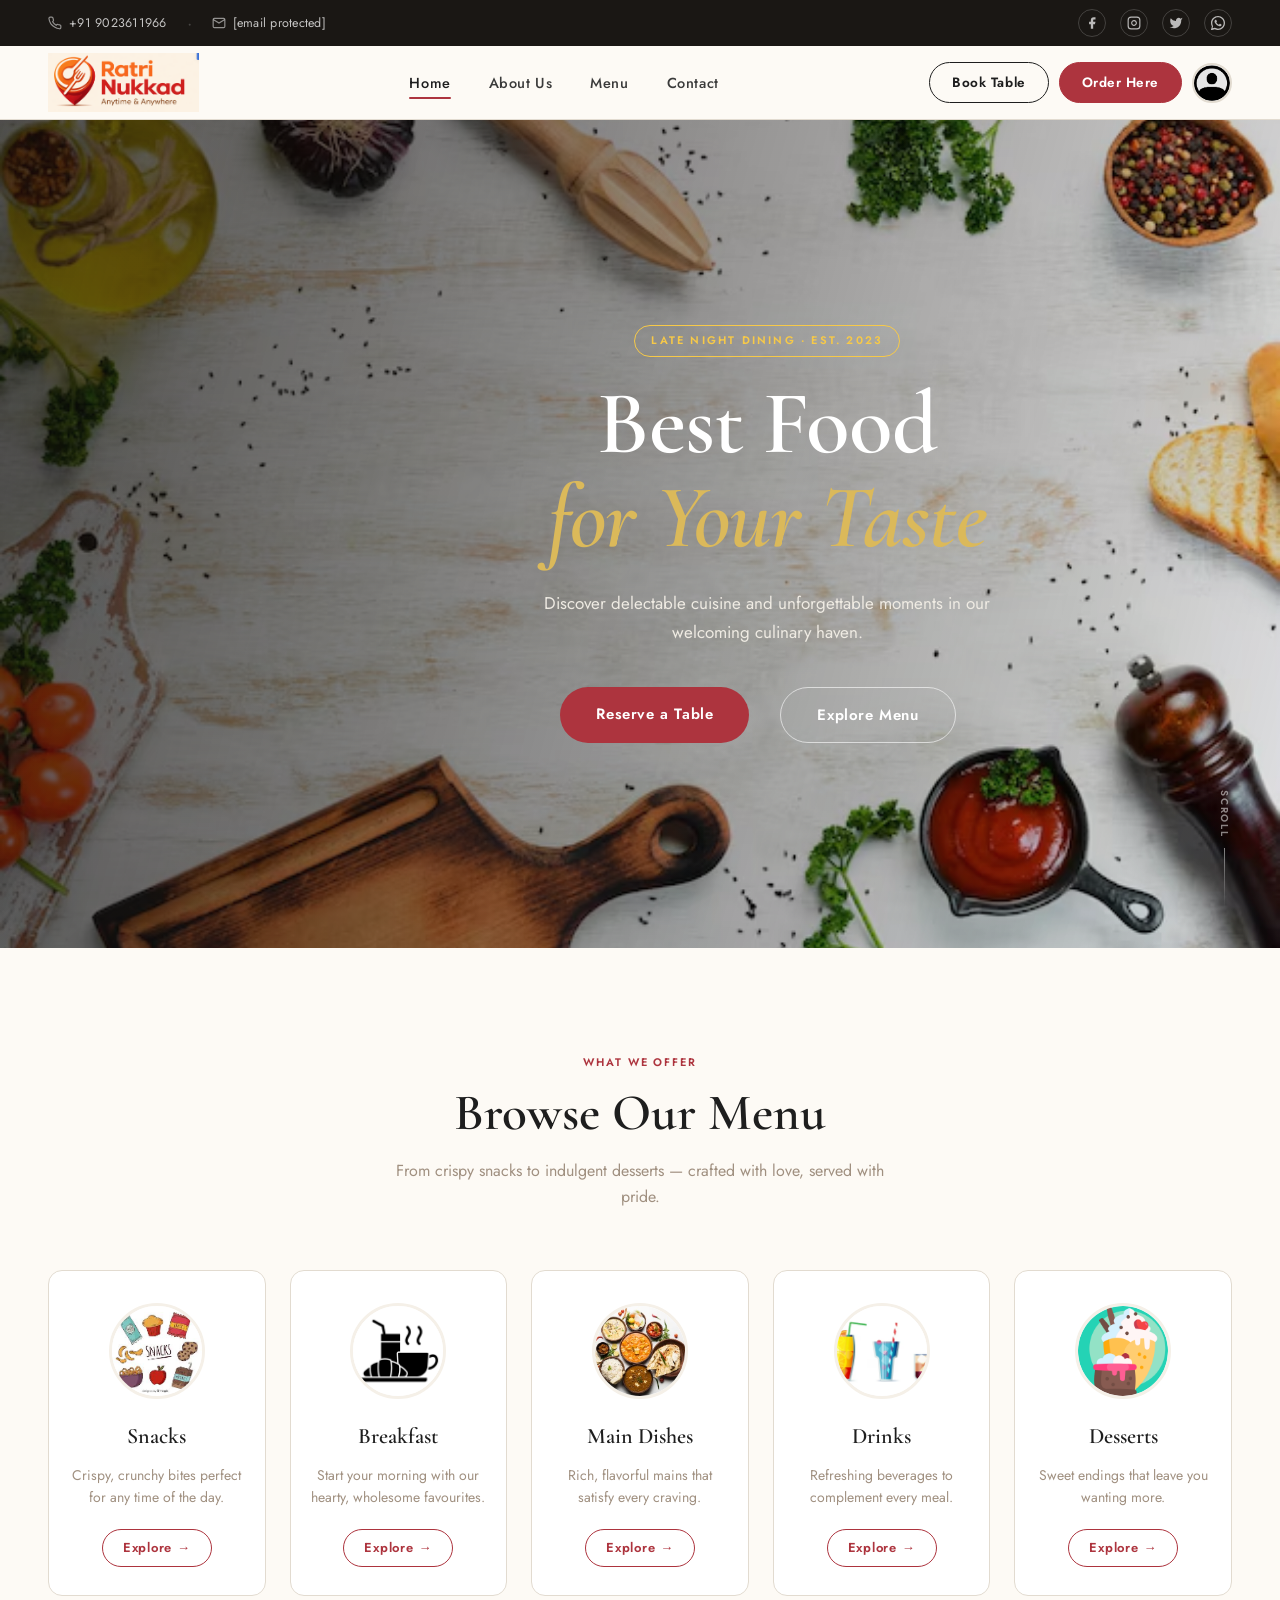
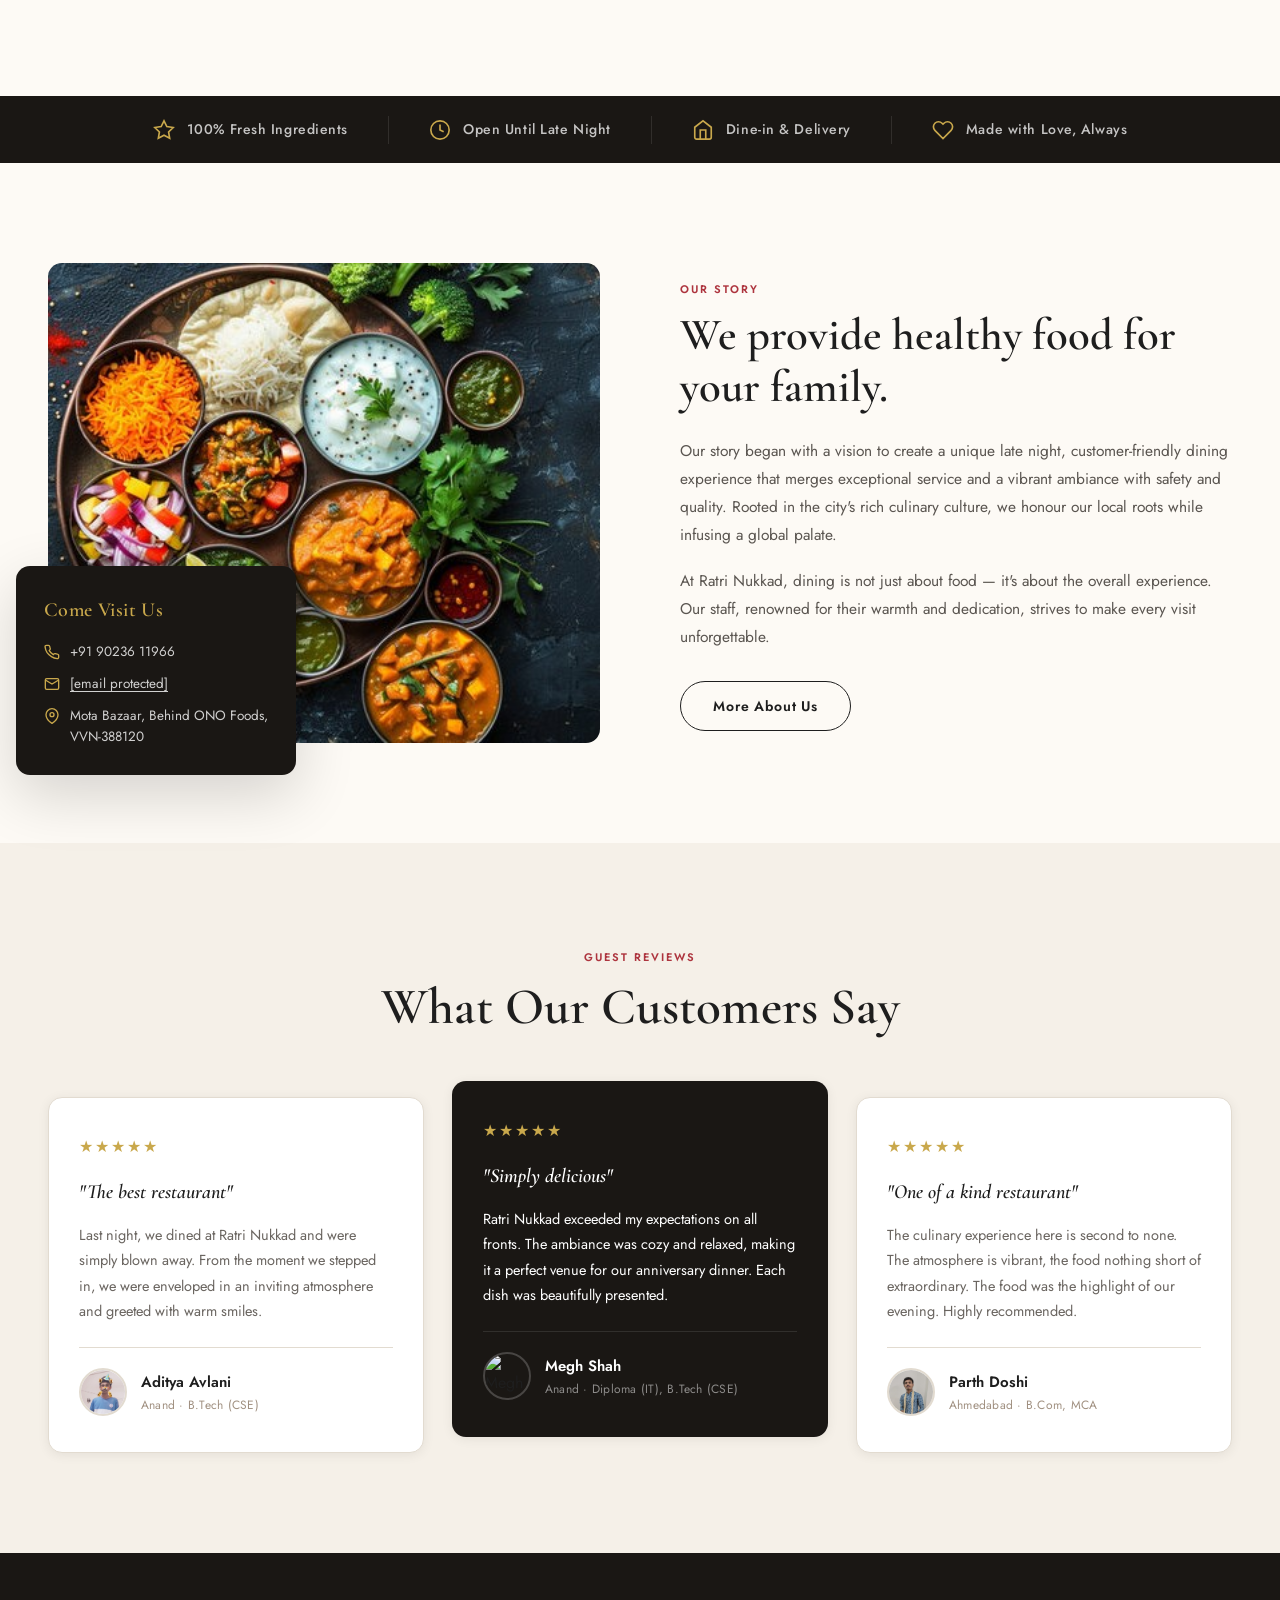
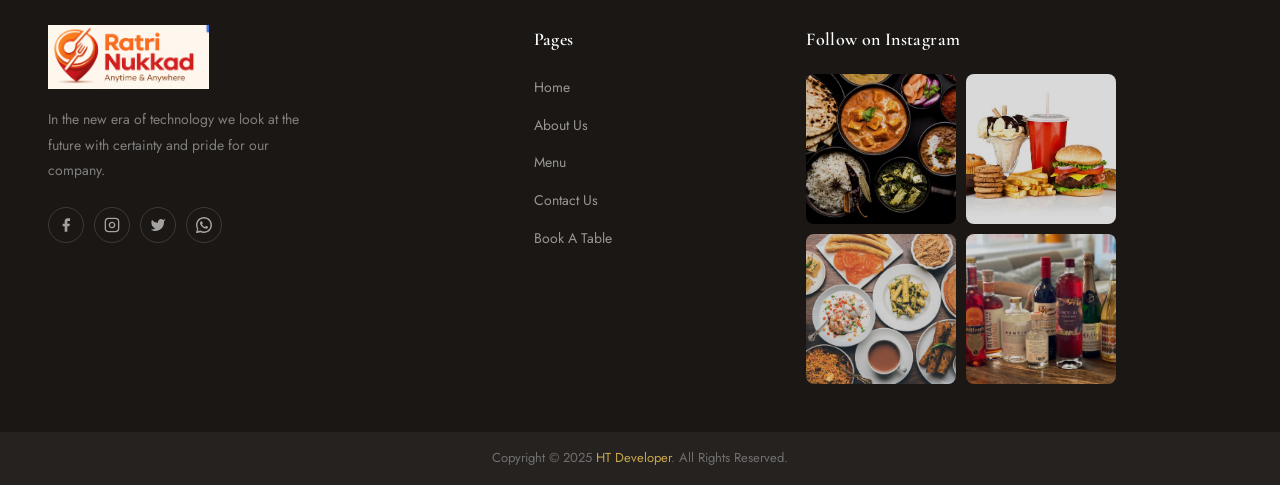
==== commit 0c5a6a48: "updates" ====
--- a/index.html
+++ b/index.html
@@ -3,217 +3,20 @@
 <head>
     <meta charset="UTF-8">
     <meta name="viewport" content="width=device-width, initial-scale=1.0">
-    <title>Contact Us — Ratri Nukkad</title>
-    <link rel="stylesheet" href="INDEX.css">
+    <title>Ratri Nukkad — Late Night Dining</title>
     <link rel="icon" href="images/favicon.png" type="image/png">
     <link rel="preconnect" href="https://fonts.googleapis.com">
     <link rel="preconnect" href="https://fonts.gstatic.com" crossorigin>
-    <link href="https://fonts.googleapis.com/css2?family=Cormorant+Garamond:ital,wght@0,400;0,600;1,400&family=Jost:wght@300;400;500;600&display=swap" rel="stylesheet">
+    <link href="https://fonts.googleapis.com/css2?family=Cormorant+Garamond:ital,wght@0,300;0,400;0,600;0,700;1,300;1,400&amp;family=Jost:wght@300;400;500;600&amp;display=swap" rel="stylesheet">
+    <meta http-equiv="refresh" content="0; url=Homepage.html">
 </head>
-<body>
-
-    <!-- ══ TOP BAR ══ -->
-    <div class="topbar">
-        <div class="topbar__info">
-            <span class="topbar__item">
-                <svg width="14" height="14" viewBox="0 0 24 24" fill="none" stroke="currentColor" stroke-width="2"><path d="M22 16.92v3a2 2 0 0 1-2.18 2 19.79 19.79 0 0 1-8.63-3.07A19.5 19.5 0 0 1 4.69 13a19.79 19.79 0 0 1-3.07-8.67A2 2 0 0 1 3.6 2h3a2 2 0 0 1 2 1.72c.127.96.361 1.903.7 2.81a2 2 0 0 1-.45 2.11L7.91 9.91a16 16 0 0 0 6 6l.91-.91a2 2 0 0 1 2.11-.45c.907.339 1.85.573 2.81.7A2 2 0 0 1 22 17z"/></svg>
-                +91 7863046572
-            </span>
-            <span class="topbar__divider">·</span>
-            <span class="topbar__item">
-                <svg width="14" height="14" viewBox="0 0 24 24" fill="none" stroke="currentColor" stroke-width="2"><path d="M4 4h16c1.1 0 2 .9 2 2v12c0 1.1-.9 2-2 2H4c-1.1 0-2-.9-2-2V6c0-1.1.9-2 2-2z"/><polyline points="22,6 12,12 2,6"/></svg>
-                support.ratrinukkad@gmail.com
-            </span>
-        </div>
-        <div class="topbar__social">
-            <a href="#" class="topbar__social-link" aria-label="Facebook">
-                <svg width="14" height="14" viewBox="0 0 24 24" fill="currentColor"><path d="M18 2h-3a5 5 0 0 0-5 5v3H7v4h3v8h4v-8h3l1-4h-4V7a1 1 0 0 1 1-1h3z"/></svg>
-            </a>
-            <a href="#" class="topbar__social-link" aria-label="Instagram">
-                <svg width="14" height="14" viewBox="0 0 24 24" fill="none" stroke="currentColor" stroke-width="2"><rect x="2" y="2" width="20" height="20" rx="5" ry="5"/><path d="M16 11.37A4 4 0 1 1 12.63 8 4 4 0 0 1 16 11.37z"/><line x1="17.5" y1="6.5" x2="17.51" y2="6.5"/></svg>
-            </a>
-            <a href="#" class="topbar__social-link" aria-label="Twitter">
-                <svg width="14" height="14" viewBox="0 0 24 24" fill="currentColor"><path d="M23 3a10.9 10.9 0 0 1-3.14 1.53 4.48 4.48 0 0 0-7.86 3v1A10.66 10.66 0 0 1 3 4s-4 9 5 13a11.64 11.64 0 0 1-7 2c9 5 20 0 20-11.5a4.5 4.5 0 0 0-.08-.83A7.72 7.72 0 0 0 23 3z"/></svg>
-            </a>
-            <a href="#" class="topbar__social-link" aria-label="WhatsApp">
-                <svg width="14" height="14" viewBox="0 0 24 24" fill="currentColor"><path d="M17.472 14.382c-.297-.149-1.758-.867-2.03-.967-.273-.099-.471-.148-.67.15-.197.297-.767.966-.94 1.164-.173.199-.347.223-.644.075-.297-.15-1.255-.463-2.39-1.475-.883-.788-1.48-1.761-1.653-2.059-.173-.297-.018-.458.13-.606.134-.133.298-.347.446-.52.149-.174.198-.298.298-.497.099-.198.05-.371-.025-.52-.075-.149-.669-1.612-.916-2.207-.242-.579-.487-.5-.669-.51-.173-.008-.371-.01-.57-.01-.198 0-.52.074-.792.372-.272.297-1.04 1.016-1.04 2.479 0 1.462 1.065 2.875 1.213 3.074.149.198 2.096 3.2 5.077 4.487.709.306 1.262.489 1.694.625.712.227 1.36.195 1.871.118.571-.085 1.758-.719 2.006-1.413.248-.694.248-1.289.173-1.413-.074-.124-.272-.198-.57-.347z"/><path d="M12 0C5.373 0 0 5.373 0 12c0 2.127.558 4.126 1.533 5.856L.057 23.25a.75.75 0 0 0 .916.99l5.56-1.453A11.93 11.93 0 0 0 12 24c6.627 0 12-5.373 12-12S18.627 0 12 0zm0 21.75c-1.9 0-3.686-.51-5.22-1.398l-.374-.22-3.882 1.016 1.037-3.788-.24-.388A9.713 9.713 0 0 1 2.25 12C2.25 6.615 6.615 2.25 12 2.25S21.75 6.615 21.75 12 17.385 21.75 12 21.75z"/></svg>
-            </a>
-        </div>
-    </div>
-
-    <!-- ══ NAVBAR ══ -->
-    <nav class="navbar">
-        <a href="Homepage.html" class="navbar__logo">
-            <img src="images/LOGO.png" alt="Ratri Nukkad">
-        </a>
-        <ul class="navbar__links">
-            <li><a href="Homepage.html" class="navbar__link">Home</a></li>
-            <li><a href="about us.html" class="navbar__link">About Us</a></li>
-            <li><a href="menu.html" class="navbar__link">Menu</a></li>
-            <li><a href="index.html" class="navbar__link navbar__link--active">Contact Us</a></li>
-        </ul>
-        <div class="navbar__actions">
-            <a href="bat.html" class="navbar__btn navbar__btn--filled">Book Table</a>
-            <a href="menu.html" class="navbar__btn navbar__btn--outline">Order Here</a>
-            <a href="login.html" class="navbar__avatar" aria-label="Login">
-                <img src="images/login icon.png" alt="Login">
-            </a>
-        </div>
-    </nav>
-
-    <!-- ══ CONTACT SECTION ══ -->
-    <section class="contact">
-
-        <div class="contact__header">
-            <span class="section-tag">Get In Touch</span>
-            <h1 class="contact__title">Contact <em>Us</em></h1>
-            <p class="contact__sub">Have a question or want to make a reservation? We'd love to hear from you.</p>
-        </div>
-
-        <div class="contact__body">
-
-            <!-- Form -->
-            <div class="contact__form-wrap">
-                <form class="contact__form" id="contactForm" novalidate>
-
-                    <div class="form-row">
-                        <div class="form-group">
-                            <label for="name">Your Name</label>
-                            <input type="text" id="name" name="name" placeholder="e.g. Raj Patel" required>
-                        </div>
-                        <div class="form-group">
-                            <label for="email">Email Address</label>
-                            <input type="email" id="email" name="email" placeholder="you@example.com" required>
-                        </div>
-                    </div>
-
-                    <div class="form-group">
-                        <label for="subject">Subject</label>
-                        <input type="text" id="subject" name="subject" placeholder="e.g. Table Booking Query" required>
-                    </div>
-
-                    <div class="form-group">
-                        <label for="message">Your Message</label>
-                        <textarea id="message" name="message" rows="5" placeholder="Write your message here…" required></textarea>
-                    </div>
-
-                    <button type="submit" class="form-submit">
-                        <svg width="16" height="16" viewBox="0 0 24 24" fill="none" stroke="currentColor" stroke-width="2.5"><line x1="22" y1="2" x2="11" y2="13"/><polygon points="22 2 15 22 11 13 2 9 22 2"/></svg>
-                        Send Message
-                    </button>
-
-                </form>
-            </div>
-
-            <!-- Info Panel -->
-            <div class="contact__info-panel">
-
-                <div class="info-card">
-                    <div class="info-card__icon">
-                        <svg width="20" height="20" viewBox="0 0 24 24" fill="none" stroke="currentColor" stroke-width="1.8"><path d="M22 16.92v3a2 2 0 0 1-2.18 2 19.79 19.79 0 0 1-8.63-3.07A19.5 19.5 0 0 1 4.69 13a19.79 19.79 0 0 1-3.07-8.67A2 2 0 0 1 3.6 2h3a2 2 0 0 1 2 1.72c.127.96.361 1.903.7 2.81a2 2 0 0 1-.45 2.11L7.91 9.91a16 16 0 0 0 6 6l.91-.91a2 2 0 0 1 2.11-.45c.907.339 1.85.573 2.81.7A2 2 0 0 1 22 17z"/></svg>
-                    </div>
-                    <div>
-                        <p class="info-card__label">Phone</p>
-                        <a href="tel:+919023611966" class="info-card__value">+91 90236 11966</a>
-                    </div>
-                </div>
-
-                <div class="info-card">
-                    <div class="info-card__icon info-card__icon--gold">
-                        <svg width="20" height="20" viewBox="0 0 24 24" fill="none" stroke="currentColor" stroke-width="1.8"><circle cx="12" cy="12" r="10"/><polyline points="12 6 12 12 16 14"/></svg>
-                    </div>
-                    <div>
-                        <p class="info-card__label">Opening Hours</p>
-                        <p class="info-card__value">Mon–Fri: 11am – 8pm</p>
-                        <p class="info-card__value">Sat–Sun: 9am – 10pm</p>
-                    </div>
-                </div>
-
-                <div class="info-card">
-                    <div class="info-card__icon">
-                        <svg width="20" height="20" viewBox="0 0 24 24" fill="none" stroke="currentColor" stroke-width="1.8"><path d="M21 10c0 7-9 13-9 13s-9-6-9-13a9 9 0 0 1 18 0z"/><circle cx="12" cy="10" r="3"/></svg>
-                    </div>
-                    <div>
-                        <p class="info-card__label">Location</p>
-                        <p class="info-card__value">Mota Bazaar, Behind ONO Foods,<br>VVN-388120</p>
-                    </div>
-                </div>
-
-                <div class="info-card">
-                    <div class="info-card__icon info-card__icon--gold">
-                        <svg width="20" height="20" viewBox="0 0 24 24" fill="none" stroke="currentColor" stroke-width="1.8"><path d="M4 4h16c1.1 0 2 .9 2 2v12c0 1.1-.9 2-2 2H4c-1.1 0-2-.9-2-2V6c0-1.1.9-2 2-2z"/><polyline points="22,6 12,12 2,6"/></svg>
-                    </div>
-                    <div>
-                        <p class="info-card__label">Email</p>
-                        <a href="mailto:support.ratrinukkad@gmail.com" class="info-card__value">support.ratrinukkad@gmail.com</a>
-                    </div>
-                </div>
-
-                <!-- Book table nudge -->
-                <div class="book-nudge">
-                    <span class="book-nudge__emoji">🍽️</span>
-                    <div>
-                        <p class="book-nudge__title">Prefer to dine in?</p>
-                        <p class="book-nudge__sub">Reserve your table in seconds.</p>
-                    </div>
-                    <a href="bat.html" class="book-nudge__btn">Book Now</a>
-                </div>
-
-            </div>
-        </div>
-    </section>
-
-    <!-- ══ TOAST ══ -->
-    <div class="toast" id="toast">
-        <svg width="16" height="16" viewBox="0 0 24 24" fill="none" stroke="currentColor" stroke-width="2.5"><polyline points="20 6 9 17 4 12"/></svg>
-        Message sent! We'll get back to you soon.
-    </div>
-
-    <!-- ══ FOOTER ══ -->
-    <footer class="footer">
-        <div class="footer__brand">
-            <img src="images/LOGO.png" alt="Ratri Nukkad Logo" class="footer__logo">
-            <p class="footer__tagline">In the new era of technology we look at the future with certainty and pride for our company.</p>
-            <div class="footer__social">
-                <a href="#" class="footer__social-link" aria-label="Facebook"><svg width="16" height="16" viewBox="0 0 24 24" fill="currentColor"><path d="M18 2h-3a5 5 0 0 0-5 5v3H7v4h3v8h4v-8h3l1-4h-4V7a1 1 0 0 1 1-1h3z"/></svg></a>
-                <a href="#" class="footer__social-link" aria-label="Instagram"><svg width="16" height="16" viewBox="0 0 24 24" fill="none" stroke="currentColor" stroke-width="2"><rect x="2" y="2" width="20" height="20" rx="5" ry="5"/><path d="M16 11.37A4 4 0 1 1 12.63 8 4 4 0 0 1 16 11.37z"/><line x1="17.5" y1="6.5" x2="17.51" y2="6.5"/></svg></a>
-                <a href="#" class="footer__social-link" aria-label="Twitter"><svg width="16" height="16" viewBox="0 0 24 24" fill="currentColor"><path d="M23 3a10.9 10.9 0 0 1-3.14 1.53 4.48 4.48 0 0 0-7.86 3v1A10.66 10.66 0 0 1 3 4s-4 9 5 13a11.64 11.64 0 0 1-7 2c9 5 20 0 20-11.5a4.5 4.5 0 0 0-.08-.83A7.72 7.72 0 0 0 23 3z"/></svg></a>
-                <a href="#" class="footer__social-link" aria-label="WhatsApp"><svg width="16" height="16" viewBox="0 0 24 24" fill="currentColor"><path d="M17.472 14.382c-.297-.149-1.758-.867-2.03-.967-.273-.099-.471-.148-.67.15-.197.297-.767.966-.94 1.164-.173.199-.347.223-.644.075-.297-.15-1.255-.463-2.39-1.475-.883-.788-1.48-1.761-1.653-2.059-.173-.297-.018-.458.13-.606.134-.133.298-.347.446-.52.149-.174.198-.298.298-.497.099-.198.05-.371-.025-.52-.075-.149-.669-1.612-.916-2.207-.242-.579-.487-.5-.669-.51-.173-.008-.371-.01-.57-.01-.198 0-.52.074-.792.372-.272.297-1.04 1.016-1.04 2.479 0 1.462 1.065 2.875 1.213 3.074.149.198 2.096 3.2 5.077 4.487.709.306 1.262.489 1.694.625.712.227 1.36.195 1.871.118.571-.085 1.758-.719 2.006-1.413.248-.694.248-1.289.173-1.413-.074-.124-.272-.198-.57-.347z"/><path d="M12 0C5.373 0 0 5.373 0 12c0 2.127.558 4.126 1.533 5.856L.057 23.25a.75.75 0 0 0 .916.99l5.56-1.453A11.93 11.93 0 0 0 12 24c6.627 0 12-5.373 12-12S18.627 0 12 0zm0 21.75c-1.9 0-3.686-.51-5.22-1.398l-.374-.22-3.882 1.016 1.037-3.788-.24-.388A9.713 9.713 0 0 1 2.25 12C2.25 6.615 6.615 2.25 12 2.25S21.75 6.615 21.75 12 17.385 21.75 12 21.75z"/></svg></a>
-            </div>
-        </div>
-        <div class="footer__pages">
-            <h4 class="footer__heading">Pages</h4>
-            <ul class="footer__list">
-                <li><a href="Homepage.html">Home</a></li>
-                <li><a href="about us.html">About Us</a></li>
-                <li><a href="menu.html">Menu</a></li>
-                <li><a href="index.html">Contact Us</a></li>
-                <li><a href="bat.html">Book A Table</a></li>
-            </ul>
-        </div>
-        <div class="footer__instagram">
-            <h4 class="footer__heading">Follow on Instagram</h4>
-            <div class="footer__insta-grid">
-                <img src="images/punjabi-image1.avif" alt="Punjabi dish">
-                <img src="images/snack-image2.jpg" alt="Fast Food">
-                <img src="images/breakfast-image3.jpg" alt="Gujarati Breakfast">
-                <img src="images/drinks-image4.jpg" alt="Drinks">
-            </div>
-        </div>
-    </footer>
-    <div class="footer__bottom">
-        <p>Copyright &copy; 2025 <a href="https://het-tejani-portfolio.vercel.app/">HT Developer</a>. All Rights Reserved.</p>
-    </div>
-
+<body style="margin:0;padding:0;">
     <script>
-        document.getElementById('contactForm').addEventListener('submit', function(e) {
-            e.preventDefault();
-            const toast = document.getElementById('toast');
-            toast.classList.add('toast--show');
-            setTimeout(() => toast.classList.remove('toast--show'), 4000);
-            this.reset();
-        });
+        window.location.replace("Homepage.html");
     </script>
-
+    <noscript>
+        <meta http-equiv="refresh" content="0; url=Homepage.html">
+        Redirecting to homepage...
+    </noscript>
 </body>
-</html>+</html>
